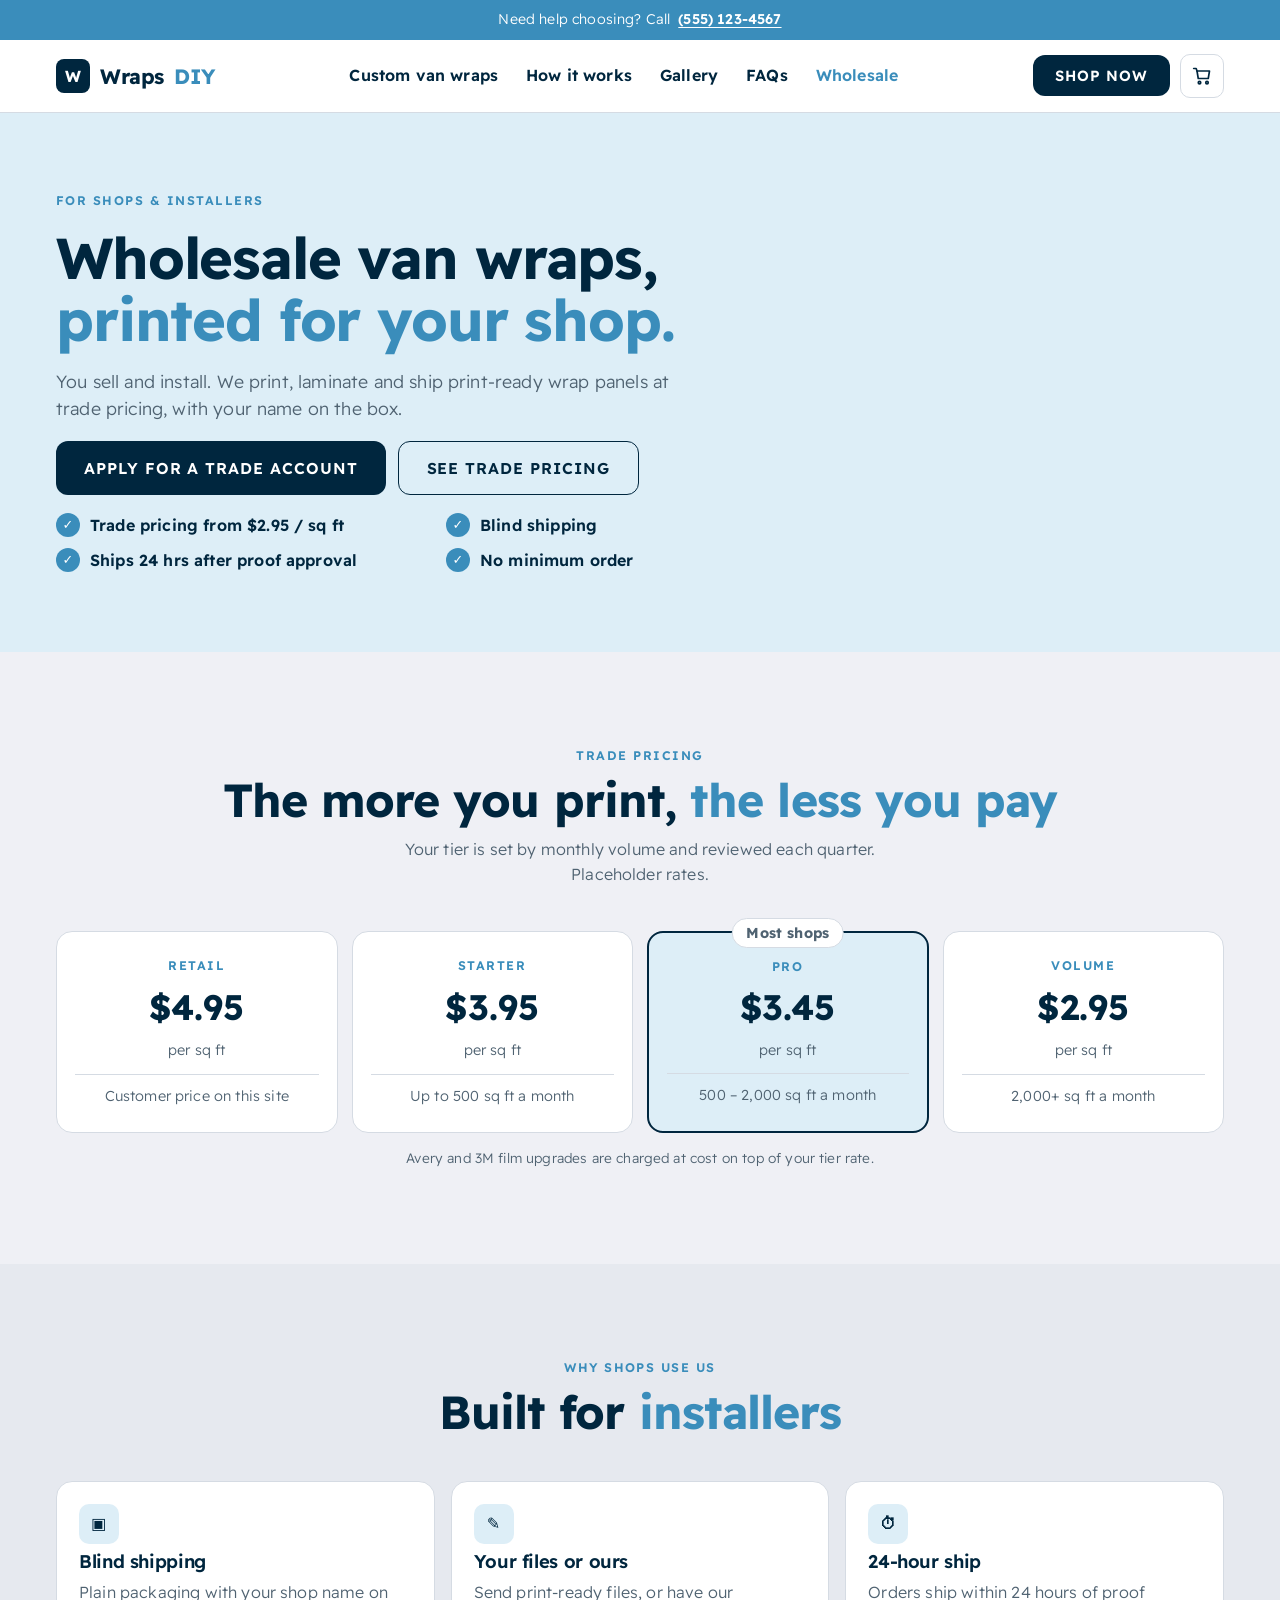
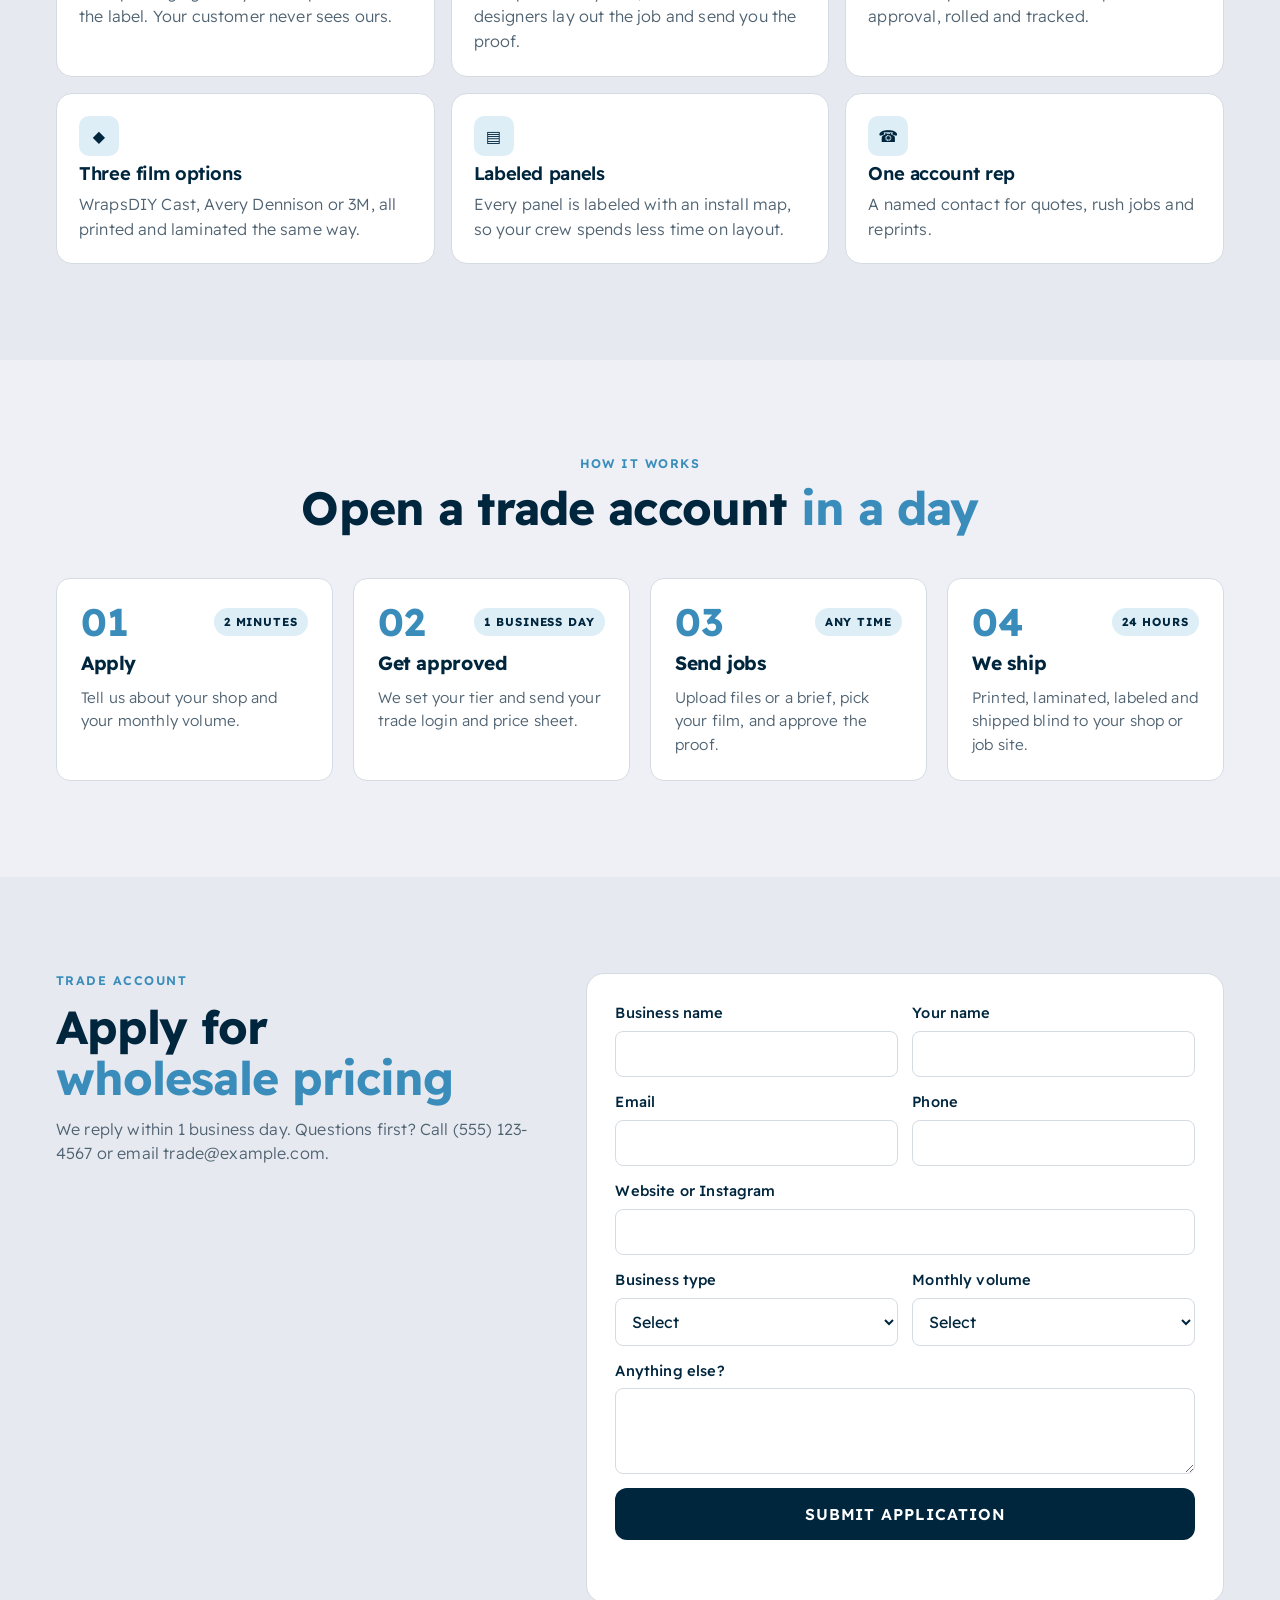
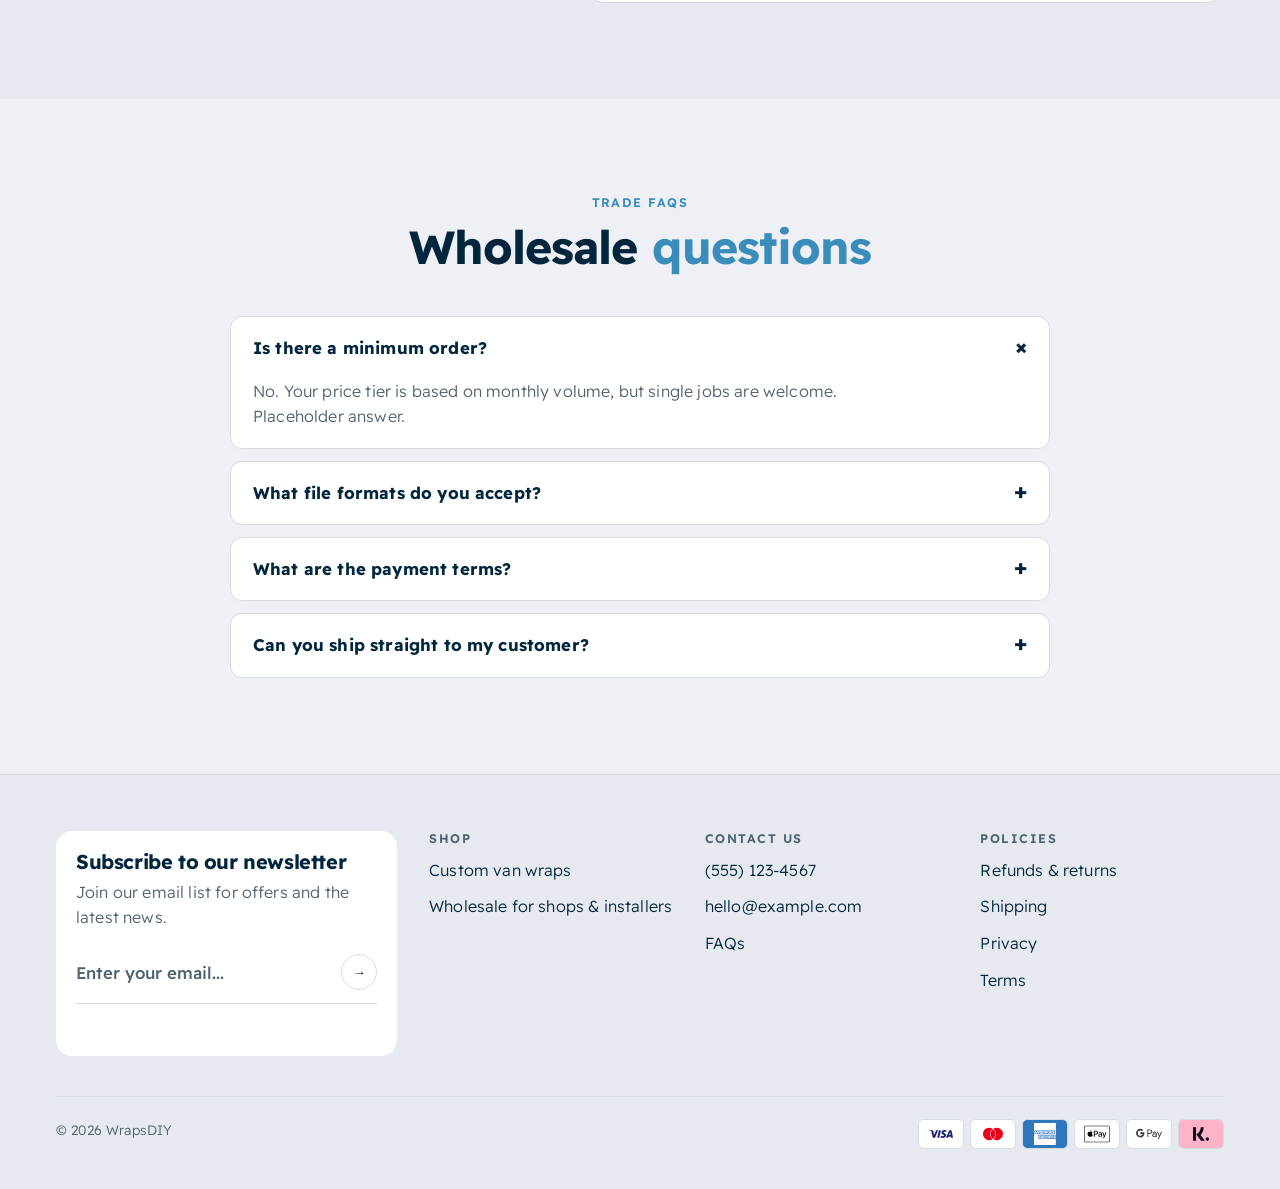
==== pages/wholesale/index.html @ 805042db "Import live site Co-Authored-By: Claude Opus 5.5 <noreply@anthropic.com> Claude-Session: https://cla" ====
<!doctype html>
<html lang="en">
<head>
<meta charset="utf-8">
<meta name="viewport" content="width=device-width, initial-scale=1, viewport-fit=cover">
<title>Wholesale Van Wrap Printing for Shops | WrapsDIY</title>
<link rel="canonical" href="https://neon-kangaroo-f2364e.netlify.app/pages/wholesale/">
<meta name="description" content="Trade pricing on printed, laminated van wraps for wrap shops, sign shops and installers. Blind shipping, your files or ours, ships 24 hours after approval.">
<meta property="og:type" content="website">
<meta property="og:site_name" content="WrapsDIY">
<meta property="og:title" content="Wholesale Van Wrap Printing for Shops | WrapsDIY">
<meta property="og:description" content="Trade pricing on printed, laminated van wraps for wrap shops, sign shops and installers. Blind shipping, your files or ours, ships 24 hours after approval.">
<meta name="twitter:card" content="summary_large_image">
<link rel="preconnect" href="https://fonts.googleapis.com">
<link rel="preconnect" href="https://fonts.gstatic.com" crossorigin>
<link rel="stylesheet" href="https://fonts.googleapis.com/css2?family=Readex+Pro:wght@300;400;500;600;700&display=swap">
<link rel="stylesheet" href="../../assets/styles.css">
</head>
<body>
<div class="util"><div class="wrap">Need help choosing? Call <b>(555) 123-4567</b></div></div>

<header class="nav">
  <div class="wrap">
    <a class="logo" href="../../"><span class="logo-mark">W</span>Wraps<span class="logo-diy">DIY</span></a>
    <ul>
      <li><a href="../../products/custom-van-wrap/">Custom van wraps</a></li>
      <li><a href="../../#how">How it works</a></li>
      <li><a href="../../#gallery">Gallery</a></li>
      <li><a href="../../#faq">FAQs</a></li>
      <li><a href="../../pages/wholesale/" class="nav-ws">Wholesale</a></li>
    </ul>
    <div class="navr">
      <a class="btn desk-cta" href="../../products/custom-van-wrap/">Shop now</a>
      <button class="cartbtn" id="cartBtn" aria-label="Open cart">
        <svg width="20" height="20" viewBox="0 0 24 24" fill="none" stroke="currentColor" stroke-width="2" stroke-linecap="round" stroke-linejoin="round"><path d="M6 6h15l-1.5 9h-12z"/><path d="M6 6 5 3H2"/><circle cx="9" cy="20" r="1.5"/><circle cx="18" cy="20" r="1.5"/></svg>
        <span class="cartcount" id="cartCount" hidden>0</span>
      </button>
      <button class="burger" id="burger" aria-label="Open menu" aria-expanded="false">
        <svg class="ib" width="20" height="20" viewBox="0 0 20 20" fill="none" stroke="currentColor" stroke-width="2"><path d="M2 5h16M2 10h16M2 15h16"/></svg><svg class="ix" width="20" height="20" viewBox="0 0 20 20" fill="none" stroke="currentColor" stroke-width="2"><path d="M4 4l12 12M16 4L4 16"/></svg>
      </button>
    </div>
  </div>
  <nav class="mobile-menu" id="mobileMenu" hidden>
    <div class="wrap">
      <a class="item" href="../../products/custom-van-wrap/">Custom van wraps <span>from $237.60</span></a>
      <a class="item" href="../../#how">How it works <span>→</span></a>
      <a class="item" href="../../#reviews">Reviews <span>→</span></a>
      <a class="item" href="../../#gallery">Gallery <span>→</span></a>
      <a class="item" href="../../#faq">FAQs <span>→</span></a>
      <a class="item" href="../../pages/wholesale/">Wholesale <span>Shops &amp; installers</span></a>
    </div>
  </nav>
</header>

<main id="top">
<div id="wholesaleView">
  <section class="ws-hero" id="wholesale">
    <div class="wrap">
      <div class="ws-hero-copy">
        <span class="eyebrow">For shops &amp; installers</span>
        <h1>Wholesale van wraps, <span>printed for your shop.</span></h1>
        <p>You sell and install. We print, laminate and ship print-ready wrap panels at trade pricing, with your name on the box.</p>
        <div class="ws-actions">
          <a class="btn" href="#wsApply">Apply for a trade account</a>
          <a class="btn btn-ghost" href="#wsPricing">See trade pricing</a>
        </div>
        <ul class="ticks">
          <li>Trade pricing from $2.95 / sq ft</li>
          <li>Blind shipping</li>
          <li>Ships 24 hrs after proof approval</li>
          <li>No minimum order</li>
        </ul>
      </div>
    </div>
  </section>

  <section id="wsPricing">
    <div class="wrap">
      <div class="head">
        <span class="eyebrow">Trade pricing</span>
        <h2>The more you print, <em>the less you pay</em></h2>
        <p>Your tier is set by monthly volume and reviewed each quarter. Placeholder rates.</p>
      </div>
      <div class="ws-tiers">
        <div class="tier"><small>Retail</small><b>$4.95</b><span>per sq ft</span><p>Customer price on this site</p></div>
        <div class="tier"><small>Starter</small><b>$3.95</b><span>per sq ft</span><p>Up to 500 sq ft a month</p></div>
        <div class="tier pop"><span class="fbadge">Most shops</span><small>Pro</small><b>$3.45</b><span>per sq ft</span><p>500 – 2,000 sq ft a month</p></div>
        <div class="tier"><small>Volume</small><b>$2.95</b><span>per sq ft</span><p>2,000+ sq ft a month</p></div>
      </div>
      <p class="compare-note">Avery and 3M film upgrades are charged at cost on top of your tier rate.</p>
    </div>
  </section>

  <section class="band-alt">
    <div class="wrap">
      <div class="head">
        <span class="eyebrow">Why shops use us</span>
        <h2>Built for <em>installers</em></h2>
      </div>
      <div class="ws-grid">
        <div class="ws-card"><span class="ico">▣</span><h3>Blind shipping</h3><p>Plain packaging with your shop name on the label. Your customer never sees ours.</p></div>
        <div class="ws-card"><span class="ico">✎</span><h3>Your files or ours</h3><p>Send print-ready files, or have our designers lay out the job and send you the proof.</p></div>
        <div class="ws-card"><span class="ico">⏱</span><h3>24-hour ship</h3><p>Orders ship within 24 hours of proof approval, rolled and tracked.</p></div>
        <div class="ws-card"><span class="ico">◆</span><h3>Three film options</h3><p>WrapsDIY Cast, Avery Dennison or 3M, all printed and laminated the same way.</p></div>
        <div class="ws-card"><span class="ico">▤</span><h3>Labeled panels</h3><p>Every panel is labeled with an install map, so your crew spends less time on layout.</p></div>
        <div class="ws-card"><span class="ico">☎</span><h3>One account rep</h3><p>A named contact for quotes, rush jobs and reprints.</p></div>
      </div>
    </div>
  </section>

  <section>
    <div class="wrap">
      <div class="head">
        <span class="eyebrow">How it works</span>
        <h2>Open a trade account <em>in a day</em></h2>
      </div>
      <div class="steps">
        <div class="step"><div class="step-top"><span class="step-num">01</span><span class="pill">2 MINUTES</span></div><h3>Apply</h3><p>Tell us about your shop and your monthly volume.</p></div>
        <div class="step"><div class="step-top"><span class="step-num">02</span><span class="pill">1 BUSINESS DAY</span></div><h3>Get approved</h3><p>We set your tier and send your trade login and price sheet.</p></div>
        <div class="step"><div class="step-top"><span class="step-num">03</span><span class="pill">ANY TIME</span></div><h3>Send jobs</h3><p>Upload files or a brief, pick your film, and approve the proof.</p></div>
        <div class="step"><div class="step-top"><span class="step-num">04</span><span class="pill">24 HOURS</span></div><h3>We ship</h3><p>Printed, laminated, labeled and shipped blind to your shop or job site.</p></div>
      </div>
    </div>
  </section>

  <section class="band-alt" id="wsApply">
    <div class="wrap">
      <div class="ws-apply">
        <div class="ws-apply-copy">
          <span class="eyebrow">Trade account</span>
          <h2>Apply for <em>wholesale pricing</em></h2>
          <p>We reply within 1 business day. Questions first? Call (555) 123-4567 or email trade@example.com.</p>
        </div>
        <form class="ws-form" id="wsForm">
          <label for="wsBiz">Business name<input id="wsBiz" type="text" required></label>
          <label for="wsName">Your name<input id="wsName" type="text" required></label>
          <label for="wsEmail">Email<input id="wsEmail" type="email" required></label>
          <label for="wsPhone">Phone<input id="wsPhone" type="tel"></label>
          <label for="wsSite" class="full">Website or Instagram<input id="wsSite" type="text"></label>
          <label for="wsType">Business type<select id="wsType" required><option value="">Select</option><option>Wrap shop</option><option>Sign shop</option><option>Independent installer</option><option>Print shop</option><option>Fleet or dealer</option></select></label>
          <label for="wsVol">Monthly volume<select id="wsVol" required><option value="">Select</option><option>Under 500 sq ft</option><option>500 – 2,000 sq ft</option><option>2,000+ sq ft</option><option>Not sure yet</option></select></label>
          <label for="wsMsg" class="full">Anything else?<textarea id="wsMsg" rows="3"></textarea></label>
          <button class="btn full" type="submit">Submit application</button>
          <p class="ws-msg full" id="wsMsgOut" aria-live="polite"></p>
        </form>
      </div>
    </div>
  </section>

  <section id="wsFaq">
    <div class="wrap">
      <div class="head"><span class="eyebrow">Trade FAQs</span><h2>Wholesale <em>questions</em></h2></div>
      <div class="faq">
        <details open><summary>Is there a minimum order?</summary><div class="ans">No. Your price tier is based on monthly volume, but single jobs are welcome. Placeholder answer.</div></details>
        <details><summary>What file formats do you accept?</summary><div class="ans">Print-ready PDF, AI or EPS with fonts outlined and images at 100 dpi at full size. We check every file before printing. Placeholder answer.</div></details>
        <details><summary>What are the payment terms?</summary><div class="ans">Card at checkout to start. Net 30 terms are available after three months of orders. Placeholder answer.</div></details>
        <details><summary>Can you ship straight to my customer?</summary><div class="ans">Yes. Blind shipping goes to your shop or the job site with your business name on the label.</div></details>
      </div>
    </div>
  </section>
</div>


</main>

<footer>
  <div class="wrap">
    <div class="fgrid">
      <div class="fnews">
        <h3>Subscribe to our newsletter</h3>
        <p>Join our email list for offers and the latest news.</p>
        <form class="news" id="news"><input id="email" aria-label="Email address" type="email" placeholder="Enter your email..." required><button class="nbtn" type="submit" aria-label="Subscribe">→</button></form>
        <p class="news-msg" id="newsMsg" aria-live="polite"></p>
      </div>
      <div><h4>Shop</h4><ul><li><a href="../../products/custom-van-wrap/">Custom van wraps</a></li><li><a href="../../pages/wholesale/">Wholesale for shops &amp; installers</a></li></ul></div>
      <div><h4>Contact us</h4><ul><li>(555) 123-4567</li><li>hello@example.com</li><li><a href="../../#faq">FAQs</a></li></ul></div>
      <div><h4>Policies</h4><ul><li><a href="#top">Refunds & returns</a></li><li><a href="#top">Shipping</a></li><li><a href="#top">Privacy</a></li><li><a href="#top">Terms</a></li></ul></div>
    </div>
    <div class="fbottom">
      <span>© 2026 WrapsDIY</span>
      <div class="pay" aria-label="Payment methods we accept"><svg class="pm" viewBox="0 0 46 30" role="img" aria-label="Visa"><title>Visa</title><rect x=".5" y=".5" width="45" height="29" rx="5" fill="#ffffff" stroke="#d5dbe3"/><path transform="translate(11.0 3.0) scale(1.000)" fill="#1A1F71" d="M9.112 8.262L5.97 15.758H3.92L2.374 9.775c-.094-.368-.175-.503-.461-.658C1.447 8.864.677 8.627 0 8.479l.046-.217h3.3a.904.904 0 01.894.764l.817 4.338 2.018-5.102zm8.033 5.049c.008-1.979-2.736-2.088-2.717-2.972.006-.269.262-.555.822-.628a3.66 3.66 0 011.913.336l.34-1.59a5.207 5.207 0 00-1.814-.333c-1.917 0-3.266 1.02-3.278 2.479-.012 1.079.963 1.68 1.698 2.04.756.367 1.01.603 1.006.931-.005.504-.602.725-1.16.734-.975.015-1.54-.263-1.992-.473l-.351 1.642c.453.208 1.289.39 2.156.398 2.037 0 3.37-1.006 3.377-2.564m5.061 2.447H24l-1.565-7.496h-1.656a.883.883 0 00-.826.55l-2.909 6.946h2.036l.405-1.12h2.488zm-2.163-2.656l1.02-2.815.588 2.815zm-8.16-4.84l-1.603 7.496H8.34l1.605-7.496z"/></svg><svg class="pm" viewBox="0 0 46 30" role="img" aria-label="Mastercard"><title>Mastercard</title><rect x=".5" y=".5" width="45" height="29" rx="5" fill="#ffffff" stroke="#d5dbe3"/><path transform="translate(13.0 5.0) scale(0.833)" fill="#EB001B" d="M11.343 18.031c.058.049.12.098.181.146-1.177.783-2.59 1.238-4.107 1.238C3.32 19.416 0 16.096 0 12c0-4.095 3.32-7.416 7.416-7.416 1.518 0 2.931.456 4.105 1.238-.06.051-.12.098-.165.15C9.6 7.489 8.595 9.688 8.595 12c0 2.311 1.001 4.51 2.748 6.031zm5.241-13.447c-1.52 0-2.931.456-4.105 1.238.06.051.12.098.165.15C14.4 7.489 15.405 9.688 15.405 12c0 2.31-1.001 4.507-2.748 6.031-.058.049-.12.098-.181.146 1.177.783 2.588 1.238 4.107 1.238C20.68 19.416 24 16.096 24 12c0-4.094-3.32-7.416-7.416-7.416zM12 6.174c-.096.075-.189.15-.28.231C10.156 7.764 9.169 9.765 9.169 12c0 2.236.987 4.236 2.551 5.595.09.08.185.158.28.232.096-.074.189-.152.28-.232 1.563-1.359 2.551-3.359 2.551-5.595 0-2.235-.987-4.236-2.551-5.595-.09-.08-.184-.156-.28-.231z"/></svg><svg class="pm" viewBox="0 0 46 30" role="img" aria-label="American Express"><title>American Express</title><rect x=".5" y=".5" width="45" height="29" rx="5" fill="#2E77BC" stroke="#d5dbe3"/><path transform="translate(12.0 4.0) scale(0.917)" fill="#ffffff" d="M16.015 14.378c0-.32-.135-.496-.344-.622-.21-.12-.464-.135-.81-.135h-1.543v2.82h.675v-1.027h.72c.24 0 .39.024.478.125.12.13.104.38.104.55v.35h.66v-.555c-.002-.25-.017-.376-.108-.516-.06-.08-.18-.18-.33-.234l.02-.008c.18-.072.48-.297.48-.747zm-.87.407l-.028-.002c-.09.053-.195.058-.33.058h-.81v-.63h.824c.12 0 .24 0 .33.05.098.048.156.147.15.255 0 .12-.045.215-.134.27zM20.297 15.837H19v.6h1.304c.676 0 1.05-.278 1.05-.884 0-.28-.066-.448-.187-.582-.153-.133-.392-.193-.73-.207l-.376-.015c-.104 0-.18 0-.255-.03-.09-.03-.15-.105-.15-.21 0-.09.017-.166.09-.21.083-.046.177-.066.272-.06h1.23v-.602h-1.35c-.704 0-.958.437-.958.84 0 .9.776.855 1.407.87.104 0 .18.015.225.06.046.03.082.106.082.18 0 .077-.035.15-.08.18-.06.053-.15.07-.277.07zM0 0v10.096L.81 8.22h1.75l.225.464V8.22h2.043l.45 1.02.437-1.013h6.502c.295 0 .56.057.756.236v-.23h1.787v.23c.307-.17.686-.23 1.12-.23h2.606l.24.466v-.466h1.918l.254.465v-.466h1.858v3.948H20.87l-.36-.6v.585h-2.353l-.256-.63h-.583l-.27.614h-1.213c-.48 0-.84-.104-1.08-.24v.24h-2.89v-.884c0-.12-.03-.12-.105-.135h-.105v1.036H6.067v-.48l-.21.48H4.69l-.202-.48v.465H2.235l-.256-.624H1.4l-.256.624H0V24h23.786v-7.108c-.27.135-.613.18-.973.18H21.09v-.255c-.21.165-.57.255-.914.255H14.71v-.9c0-.12-.018-.12-.12-.12h-.075v1.022h-1.8v-1.066c-.298.136-.643.15-.928.136h-.214v.915h-2.18l-.54-.617-.57.6H4.742v-3.93h3.61l.518.602.554-.6h2.412c.28 0 .74.03.942.225v-.24h2.177c.202 0 .644.045.903.225v-.24h3.265v.24c.163-.164.508-.24.803-.24h1.89v.24c.194-.15.464-.24.84-.24h1.176V0H0zM21.156 14.955c.004.005.006.012.01.016.01.01.024.01.032.02l-.042-.035zM23.828 13.082h.065v.555h-.065zM23.865 15.03v-.005c-.03-.025-.046-.048-.075-.07-.15-.153-.39-.215-.764-.225l-.36-.012c-.12 0-.194-.007-.27-.03-.09-.03-.15-.105-.15-.21 0-.09.03-.16.09-.204.076-.045.15-.05.27-.05h1.223v-.588h-1.283c-.69 0-.96.437-.96.84 0 .9.78.855 1.41.87.104 0 .18.015.224.06.046.03.076.106.076.18 0 .07-.034.138-.09.18-.045.056-.136.07-.27.07h-1.288v.605h1.287c.42 0 .734-.118.9-.36h.03c.09-.134.135-.3.135-.523 0-.24-.045-.39-.135-.526zM18.597 14.208v-.583h-2.235V16.458h2.235v-.585h-1.57v-.57h1.533v-.584h-1.532v-.51M13.51 8.787h.685V11.6h-.684zM13.126 9.543l-.007.006c0-.314-.13-.5-.34-.624-.217-.125-.47-.135-.81-.135H10.43v2.82h.674v-1.034h.72c.24 0 .39.03.487.12.122.136.107.378.107.548v.354h.677v-.553c0-.25-.016-.375-.11-.516-.09-.107-.202-.19-.33-.237.172-.07.472-.3.472-.75zm-.855.396h-.015c-.09.054-.195.056-.33.056H11.1v-.623h.825c.12 0 .24.004.33.05.09.04.15.128.15.25s-.047.22-.134.266zM15.92 9.373h.632v-.6h-.644c-.464 0-.804.105-1.02.33-.286.3-.362.69-.362 1.11 0 .512.123.833.36 1.074.232.238.645.31.97.31h.78l.255-.627h1.39l.262.627h1.36v-2.11l1.272 2.11h.95l.002.002V8.786h-.684v1.963l-1.18-1.96h-1.02V11.4L18.11 8.744h-1.004l-.943 2.22h-.3c-.177 0-.362-.03-.468-.134-.125-.15-.186-.36-.186-.662 0-.285.08-.51.194-.63.133-.135.272-.165.516-.165zm1.668-.108l.464 1.118v.002h-.93l.466-1.12zM2.38 10.97l.254.628H4V9.393l.972 2.205h.584l.973-2.202.015 2.202h.69v-2.81H6.118l-.807 1.904-.876-1.905H3.343v2.663L2.205 8.787h-.997L.01 11.597h.72l.26-.626h1.39zm-.688-1.705l.46 1.118-.003.002h-.915l.457-1.12zM11.856 13.62H9.714l-.85.923-.825-.922H5.346v2.82H8l.855-.932.824.93h1.302v-.94h.838c.6 0 1.17-.164 1.17-.945l-.006-.003c0-.78-.598-.93-1.128-.93zM7.67 15.853l-.014-.002H6.02v-.557h1.47v-.574H6.02v-.51H7.7l.733.82-.764.824zm2.642.33l-1.03-1.147 1.03-1.108v2.253zm1.553-1.258h-.885v-.717h.885c.24 0 .42.098.42.344 0 .243-.15.372-.42.372zM9.967 9.373v-.586H7.73V11.6h2.237v-.58H8.4v-.564h1.527V9.88H8.4v-.507"/></svg><svg class="pm" viewBox="0 0 46 30" role="img" aria-label="Apple Pay"><title>Apple Pay</title><rect x=".5" y=".5" width="45" height="29" rx="5" fill="#ffffff" stroke="#d5dbe3"/><path transform="translate(10.0 2.0) scale(1.083)" fill="#000000" d="M2.15 4.318a42.16 42.16 0 0 0-.454.003c-.15.005-.303.013-.452.04a1.44 1.44 0 0 0-1.06.772c-.07.138-.114.278-.14.43-.028.148-.037.3-.04.45A10.2 10.2 0 0 0 0 6.222v11.557c0 .07.002.138.003.207.004.15.013.303.04.452.027.15.072.291.142.429a1.436 1.436 0 0 0 .63.63c.138.07.278.115.43.142.148.027.3.036.45.04l.208.003h20.194l.207-.003c.15-.004.303-.013.452-.04.15-.027.291-.071.428-.141a1.432 1.432 0 0 0 .631-.631c.07-.138.115-.278.141-.43.027-.148.036-.3.04-.45.002-.07.003-.138.003-.208l.001-.246V6.221c0-.07-.002-.138-.004-.207a2.995 2.995 0 0 0-.04-.452 1.446 1.446 0 0 0-1.2-1.201 3.022 3.022 0 0 0-.452-.04 10.448 10.448 0 0 0-.453-.003zm0 .512h19.942c.066 0 .131.002.197.003.115.004.25.01.375.032.109.02.2.05.287.094a.927.927 0 0 1 .407.407.997.997 0 0 1 .094.288c.022.123.028.258.031.374.002.065.003.13.003.197v11.552c0 .065 0 .13-.003.196-.003.115-.009.25-.032.375a.927.927 0 0 1-.5.693 1.002 1.002 0 0 1-.286.094 2.598 2.598 0 0 1-.373.032l-.2.003H1.906c-.066 0-.133-.002-.196-.003a2.61 2.61 0 0 1-.375-.032c-.109-.02-.2-.05-.288-.094a.918.918 0 0 1-.406-.407 1.006 1.006 0 0 1-.094-.288 2.531 2.531 0 0 1-.032-.373 9.588 9.588 0 0 1-.002-.197V6.224c0-.065 0-.131.002-.197.004-.114.01-.248.032-.375.02-.108.05-.199.094-.287a.925.925 0 0 1 .407-.406 1.03 1.03 0 0 1 .287-.094c.125-.022.26-.029.375-.032.065-.002.131-.002.196-.003zm4.71 3.7c-.3.016-.668.199-.88.456-.191.22-.36.58-.316.918.338.03.675-.169.888-.418.205-.258.345-.603.308-.955zm2.207.42v5.493h.852v-1.877h1.18c1.078 0 1.835-.739 1.835-1.812 0-1.07-.742-1.805-1.808-1.805zm.852.719h.982c.739 0 1.161.396 1.161 1.089 0 .692-.422 1.092-1.164 1.092h-.979zm-3.154.3c-.45.01-.83.28-1.05.28-.235 0-.593-.264-.981-.257a1.446 1.446 0 0 0-1.23.747c-.527.908-.139 2.255.374 2.995.249.366.549.769.944.754.373-.014.52-.242.973-.242.454 0 .586.242.98.235.41-.007.667-.366.915-.733.286-.417.403-.82.41-.841-.007-.008-.79-.308-.797-1.209-.008-.754.615-1.113.644-1.135-.352-.52-.9-.578-1.09-.593a1.123 1.123 0 0 0-.092-.002zm8.204.397c-.99 0-1.606.533-1.652 1.256h.777c.072-.358.369-.586.845-.586.502 0 .803.266.803.711v.309l-1.097.064c-.951.054-1.488.484-1.488 1.184 0 .72.548 1.207 1.332 1.207.526 0 1.032-.281 1.264-.727h.019v.659h.788v-2.76c0-.803-.62-1.317-1.591-1.317zm1.94.072l1.446 4.009c0 .003-.073.24-.073.247-.125.41-.33.571-.711.571-.069 0-.206 0-.267-.015v.666c.06.011.267.019.335.019.83 0 1.226-.312 1.568-1.283l1.5-4.214h-.868l-1.012 3.259h-.015l-1.013-3.26zm-1.167 2.189v.316c0 .521-.45.917-1.024.917-.442 0-.731-.228-.731-.579 0-.342.278-.56.769-.593z"/></svg><svg class="pm" viewBox="0 0 46 30" role="img" aria-label="Google Pay"><title>Google Pay</title><rect x=".5" y=".5" width="45" height="29" rx="5" fill="#ffffff" stroke="#d5dbe3"/><path transform="translate(10.0 2.0) scale(1.083)" fill="#3C4043" d="M3.963 7.235A3.963 3.963 0 00.422 9.419a3.963 3.963 0 000 3.559 3.963 3.963 0 003.541 2.184c1.07 0 1.97-.352 2.627-.957.748-.69 1.18-1.71 1.18-2.916a4.722 4.722 0 00-.07-.806H3.964v1.526h2.14a1.835 1.835 0 01-.79 1.205c-.356.241-.814.379-1.35.379-1.034 0-1.911-.697-2.225-1.636a2.375 2.375 0 010-1.517c.314-.94 1.191-1.636 2.225-1.636a2.152 2.152 0 011.52.594l1.132-1.13a3.808 3.808 0 00-2.652-1.033zm6.501.55v6.9h.886V11.89h1.465c.603 0 1.11-.196 1.522-.588a1.911 1.911 0 00.635-1.464 1.92 1.92 0 00-.635-1.456 2.125 2.125 0 00-1.522-.598zm2.427.85a1.156 1.156 0 01.823.365 1.176 1.176 0 010 1.686 1.171 1.171 0 01-.877.357H11.35V8.635h1.487a1.156 1.156 0 01.054 0zm4.124 1.175c-.842 0-1.477.308-1.907.925l.781.491c.288-.417.68-.626 1.175-.626a1.255 1.255 0 01.856.323 1.009 1.009 0 01.366.785v.202c-.34-.193-.774-.289-1.3-.289-.617 0-1.11.145-1.479.434-.37.288-.554.677-.554 1.165a1.476 1.476 0 00.525 1.156c.35.308.785.463 1.305.463.61 0 1.098-.27 1.465-.81h.038v.655h.848v-2.909c0-.61-.19-1.09-.568-1.44-.38-.35-.896-.525-1.551-.525zm2.263.154l1.946 4.422-1.098 2.38h.915L24 9.963h-.965l-1.368 3.391h-.02l-1.406-3.39zm-2.146 2.368c.494 0 .88.11 1.156.33 0 .372-.147.696-.44.973a1.413 1.413 0 01-.997.414 1.081 1.081 0 01-.69-.232.708.708 0 01-.293-.578c0-.257.12-.47.363-.647.24-.173.54-.26.9-.26Z"/></svg><svg class="pm" viewBox="0 0 46 30" role="img" aria-label="Klarna"><title>Klarna</title><rect x=".5" y=".5" width="45" height="29" rx="5" fill="#FFB3C7" stroke="#d5dbe3"/><path transform="translate(15.0 7.0) scale(0.667)" fill="#0B051D" d="M4.592 2v20H0V2h4.592zm11.46 0c0 4.194-1.583 8.105-4.415 11.068l-.278.283L17.702 22h-5.668l-6.893-9.4 1.779-1.332c2.858-2.14 4.535-5.378 4.637-8.924L11.562 2h4.49zM21.5 17a2.5 2.5 0 110 5 2.5 2.5 0 010-5z"/></svg></div>
    </div>
  </div>
</footer>


<div class="scrim" id="scrim" hidden></div>
<aside class="drawer" id="drawer" aria-label="Your cart" hidden>
  <div class="dhead"><h2>Your cart</h2><button class="dclose" id="dclose" aria-label="Close cart">✕</button></div>
  <div class="citems" id="citems"></div>
  <div class="ctotal"><span>Subtotal</span><span id="ctotal">$0.00</span></div>
  <button class="btn" id="checkout">Checkout</button>
  <p class="cmsg" id="cmsg" aria-live="polite"></p>
</aside>
<script>
var $ = function(id){ return document.getElementById(id); };
function fmt(n){ return "$" + n.toLocaleString("en-US", {minimumFractionDigits:2, maximumFractionDigits:2}); }
// Placeholder van illustration (generic side profile)
function van(color, label, opts){
  opts = opts || {};
  var bg = opts.bg || "transparent";
  if (opts.car) {
    return '<svg viewBox="0 0 400 220" xmlns="http://www.w3.org/2000/svg" role="img" aria-label="Placeholder car with door sign">'
      + '<rect width="400" height="220" fill="'+bg+'"/>'
      + '<path d="M40 150 L60 110 Q70 92 95 90 L150 88 L190 60 Q200 54 215 54 L290 54 Q305 54 315 66 L340 100 Q365 104 368 125 L370 150 Z" fill="#e9eef2" stroke="#9fb0bd" stroke-width="2"/>'
      + '<path d="M198 66 L224 66 L224 98 L170 98 Z M232 66 L290 66 Q300 66 306 74 L326 98 L232 98 Z" fill="#9fc3db"/>'
      + '<rect x="150" y="106" width="120" height="38" rx="6" fill="'+color+'"/>'
      + '<text x="210" y="131" font-family="Archivo,Arial" font-weight="800" font-size="15" fill="#fff" text-anchor="middle">'+label+'</text>'
      + '<circle cx="110" cy="152" r="26" fill="#22303b"/><circle cx="110" cy="152" r="11" fill="#c5d0d8"/>'
      + '<circle cx="310" cy="152" r="26" fill="#22303b"/><circle cx="310" cy="152" r="11" fill="#c5d0d8"/></svg>';
  }
  var long = opts.long ? 1 : 0, w = long ? 360 : 300, x0 = (400 - w) / 2;
  var body = opts.wrap ? color : "#eef2f5", panel = opts.wrap ? "rgba(255,255,255,.16)" : color;
  return '<svg viewBox="0 0 400 220" xmlns="http://www.w3.org/2000/svg" role="img" aria-label="Placeholder van with side sign">'
    + '<rect width="400" height="220" fill="'+bg+'"/>'
    + '<path d="M'+x0+' 165 L'+x0+' 50 Q'+x0+' 38 '+(x0+12)+' 38 L'+(x0+w-70)+' 38 Q'+(x0+w-55)+' 38 '+(x0+w-45)+' 52 L'+(x0+w-8)+' 105 Q'+(x0+w)+' 115 '+(x0+w)+' 128 L'+(x0+w)+' 165 Z" fill="'+body+'" stroke="#9fb0bd" stroke-width="2"/>'
    + '<path d="M'+(x0+w-62)+' 50 L'+(x0+w-46)+' 50 L'+(x0+w-14)+' 100 L'+(x0+w-62)+' 100 Z" fill="#9fc3db"/>'
    + (opts.wrap ? '<path d="M'+x0+' 150 Q'+(x0+w*0.45)+' 120 '+(x0+w)+' 140 L'+(x0+w)+' 165 L'+x0+' 165 Z" fill="#ffffff" fill-opacity=".22"/>' : '')
    + '<rect x="'+(x0+16)+'" y="60" width="'+(w-96)+'" height="78" rx="8" fill="'+panel+'"/>'
    + '<text x="'+(x0+16+(w-96)/2)+'" y="96" font-family="Archivo,Arial" font-weight="900" font-size="20" fill="#fff" text-anchor="middle">'+label+'</text>'
    + '<text x="'+(x0+16+(w-96)/2)+'" y="120" font-family="Figtree,Arial" font-weight="600" font-size="12" fill="#fff" fill-opacity=".85" text-anchor="middle">(555) 123-4567 · yourbrand.com</text>'
    + '<circle cx="'+(x0+58)+'" cy="166" r="24" fill="#22303b"/><circle cx="'+(x0+58)+'" cy="166" r="10" fill="#c5d0d8"/>'
    + '<circle cx="'+(x0+w-58)+'" cy="166" r="24" fill="#22303b"/><circle cx="'+(x0+w-58)+'" cy="166" r="10" fill="#c5d0d8"/></svg>';
}
// Mobile menu
var burger = document.getElementById("burger"), menu = document.getElementById("mobileMenu");
burger.addEventListener("click", function(){
  menu.hidden = !menu.hidden;
  burger.setAttribute("aria-expanded", String(!menu.hidden));
});
menu.addEventListener("click", function(e){ if (e.target.closest("a")) { menu.hidden = true; burger.setAttribute("aria-expanded","false"); }});

// Cart
var cart = [];
try { cart = JSON.parse(localStorage.getItem("wrapsdiy-cart") || "[]"); } catch (e) { cart = []; }
function saveCart(){ try { localStorage.setItem("wrapsdiy-cart", JSON.stringify(cart)); } catch (e) {} }
function renderCart(){
  var n = cart.length;
  $("cartCount").hidden = n === 0; $("cartCount").textContent = n;
  $("citems").innerHTML = n ? cart.map(function(it,i){
    return '<div class="citem"><div class="th">'+it.img+'</div><div><b>'+it.title+'</b><small>'+it.detail+'</small><button class="rm" data-i="'+i+'">Remove</button></div><span class="cp">'+fmt(it.price)+'</span></div>';
  }).join("") : '<p class="cempty">Your cart is empty.</p>';
  $("citems").querySelectorAll(".rm").forEach(function(b){ b.addEventListener("click", function(){ cart.splice(+b.dataset.i, 1); renderCart(); }); });
  $("ctotal").textContent = fmt(cart.reduce(function(a,it){ return a + it.price; }, 0));
  $("checkout").disabled = n === 0;
  $("cmsg").textContent = "";
  saveCart();
}
function openCart(){ $("drawer").hidden = false; $("scrim").hidden = false; $("dclose").focus(); }
function closeCart(){ $("drawer").hidden = true; $("scrim").hidden = true; }
$("cartBtn").addEventListener("click", openCart);
$("dclose").addEventListener("click", closeCart);
$("scrim").addEventListener("click", closeCart);
document.addEventListener("keydown", function(e){ if (e.key === "Escape") closeCart(); });
$("checkout").addEventListener("click", function(){ $("cmsg").textContent = "Demo store: checkout is not connected."; });
if ($("atcBtn")) $("atcBtn").addEventListener("click", function(){
  var s = SIDES.filter(function(x){return x.id===pv.side;})[0];
  var mt = MATS.filter(function(x){return x.id===pv.mat;})[0];
  cart.push({title:"Custom van wrap", detail: pv.make+" "+pv.model+" · "+pv.year+" · "+pv.wb+" · "+s.name+" · "+mt.name, price: sidePrice(pv.side) + matAdd(pv.mat), img: van("#0f5f8f","LOGO",{long:size()==="l",wrap:true})});
  if ($("bonnet").checked) cart.push({title:"Pro install toolkit", detail:"Add-on, 20% off", price:39.99, img:'<svg viewBox="0 0 64 64"><circle cx="32" cy="32" r="22" fill="#0d4a73"/><text x="32" y="37" font-family="Archivo,Arial" font-weight="900" font-size="13" fill="#ffc629" text-anchor="middle">LOGO</text></svg>'});
  renderCart(); openCart();
});
renderCart();

// Wholesale application (demo only)
$("wsForm").addEventListener("submit", function(e){
  e.preventDefault();
  $("wsMsgOut").textContent = "Thanks, " + ($("wsName").value || "there") + ". This is a demo form, so nothing was sent.";
  e.target.reset();
});

// Newsletter (demo only)
document.getElementById("news").addEventListener("submit", function(e){
  e.preventDefault();
  document.getElementById("newsMsg").textContent = "Thanks. This is a demo form, so nothing was sent.";
  e.target.reset();
});

</script>
</body>
</html>
---- assets/styles.css ----
/* Layout: navy utility bar + sticky nav, split hero, alternating light/navy bands, centered section heads, 1200px max container */
:root{
  --navy:#00263e; --navy-2:#00263e; --blue:#3a8dbb; --accent:#00263e; --accent-ink:#ffffff;
  --bg:#eff0f5; --bg-alt:#e6e9ef; --panel:#ddeef7; --card:#ffffff; --fg:#00263e; --muted:#4f6271; --line:#d5dbe3;
  --on-navy:#00263e; --on-navy-muted:#4f6271; --good:#2fa85a; --star:#f4b324; --bad:#e04848;
  color-scheme:light;
  --display:"Readex Pro",system-ui,-apple-system,"Segoe UI",Roboto,sans-serif;
  --body:"Readex Pro",system-ui,-apple-system,"Segoe UI",Roboto,sans-serif;
  --radius:14px; --max:1200px;
}

*{box-sizing:border-box}
html{scroll-behavior:smooth}
@media (prefers-reduced-motion:reduce){html{scroll-behavior:auto}*{animation:none!important;transition:none!important}}
body{background:var(--bg);color:var(--fg);font-family:var(--body);font-size:16px;line-height:1.55;overflow-x:hidden}
body::before{content:"";position:fixed;inset:0 0 auto;height:env(safe-area-inset-top,0px);z-index:60;background:var(--bg)}
h1,h2,h3{font-family:var(--display);line-height:1.08;margin:0;text-wrap:balance;letter-spacing:-.01em}
h2{font-size:clamp(1.9rem,4vw,2.9rem);font-weight:800}
h2 em{font-style:normal;color:var(--accent);background:var(--navy);padding:0 .25em;border-radius:6px}
.band-navy h2 em{background:var(--accent);color:var(--accent-ink)}
p{margin:0}
a{color:inherit}
:focus-visible{outline:3px solid var(--accent);outline-offset:2px}
.wrap{max-width:var(--max);margin:0 auto;padding-left:max(16px,env(safe-area-inset-left,0px));padding-right:max(16px,env(safe-area-inset-right,0px))}
section{padding-block:clamp(56px,8vw,96px)}
.head{display:grid;gap:12px;text-align:center;justify-items:center;margin-bottom:44px}
.head p{color:var(--muted);max-width:52ch}
.eyebrow{font:700 .78rem var(--body);letter-spacing:.12em;text-transform:uppercase;color:var(--muted)}
.band-alt{background:var(--bg-alt)}
.band-navy{background:var(--panel);color:var(--fg)}
.band-navy .head p,.band-navy .eyebrow{color:var(--on-navy-muted)}

.btn{display:inline-flex;align-items:center;justify-content:center;gap:10px;font:800 1rem var(--display);text-decoration:none;
  background:var(--accent);color:var(--accent-ink);padding:16px 30px;border-radius:999px;border:0;cursor:pointer;transition:transform .15s,box-shadow .15s}
.btn:hover{transform:translateY(-2px);box-shadow:0 8px 20px rgba(0,0,0,.18)}
.btn-dark{background:var(--navy);color:#fff}
.cta-note{font-size:.88rem;color:var(--muted);display:flex;align-items:center;gap:8px;justify-content:center}
.cta-note::before{content:"";width:8px;height:8px;border-radius:50%;background:var(--good)}
.stars{color:var(--star);letter-spacing:2px}
.rating{display:inline-flex;align-items:center;gap:10px;font-weight:600;font-size:.95rem}

/* Utility + nav */
.util{background:var(--panel);color:var(--fg);font-size:.88rem}
.util .wrap{display:flex;justify-content:center;gap:8px;padding-block:9px}
.util b{color:var(--navy-2)}
header.nav{position:sticky;top:env(safe-area-inset-top,0px);z-index:50;background:var(--bg);border-bottom:1px solid var(--line)}
.nav > .wrap{display:flex;align-items:center;justify-content:space-between;gap:20px;padding-block:14px}
.logo{display:flex;align-items:center;gap:10px;font:900 1.3rem var(--display);text-decoration:none;letter-spacing:-.02em}
.logo-mark{width:34px;height:34px;border-radius:8px;background:var(--navy);display:grid;place-items:center;color:#fff;font-size:1rem}
.logo-diy{color:var(--blue)}
.nav ul{display:flex;gap:28px;list-style:none;margin:0;padding:0;font-weight:600}
.nav ul a{text-decoration:none}
.nav ul a:hover{color:var(--navy-2);text-decoration:underline;text-underline-offset:4px}
.nav .btn{padding:11px 22px;font-size:.92rem}
.burger{display:none;background:none;border:1px solid var(--line);border-radius:10px;width:44px;height:44px;cursor:pointer;color:var(--fg)}
.mobile-menu{border-top:1px solid var(--line);background:var(--card);box-shadow:0 12px 24px rgba(0,38,62,.08)}
.mobile-menu .wrap{display:grid;gap:4px;padding-block:12px 20px}
.mobile-menu a.item{display:flex;justify-content:space-between;align-items:center;padding:16px 4px;border-bottom:1px solid var(--line);text-decoration:none;font-weight:500;font-size:1.05rem}
.mobile-menu a.item:last-child{border-bottom:0}
.burger .ix{display:none}
.burger[aria-expanded="true"] .ib{display:none}
.burger[aria-expanded="true"] .ix{display:block}
.mobile-menu a.item span{color:var(--muted);font-weight:500}
@media (max-width:860px){.nav ul,.nav .desk-cta{display:none}.burger{display:grid;place-items:center}}

/* Hero */
.hero{padding-block:clamp(40px,6vw,72px);background:linear-gradient(180deg,var(--bg-alt),var(--bg))}
.hero .wrap{display:grid;grid-template-columns:1.05fr 1fr;gap:clamp(28px,5vw,64px);align-items:center}
.hero-copy{display:grid;gap:22px;min-width:0}
.hero h1{font-size:clamp(2.4rem,5.6vw,4.3rem);font-weight:900}
.hero h1 span{color:var(--navy-2)}
.ticks{list-style:none;padding:0;margin:0;display:grid;grid-template-columns:1fr 1fr;gap:10px 20px;font-weight:600}
.ticks li{display:flex;gap:10px;align-items:center}
.ticks li::before{content:"✓";flex:none;width:24px;height:24px;border-radius:50%;background:var(--good);color:#fff;display:grid;place-items:center;font-size:.8rem}
.hero-actions{display:flex;flex-wrap:wrap;gap:14px;align-items:center}
.hero-art{position:relative;border-radius:22px;overflow:hidden;background:var(--panel);aspect-ratio:5/4;max-width:100%;display:grid;place-items:center}
.hero-art svg{width:92%;height:auto}
.hero-badge{position:absolute;left:16px;bottom:16px;background:var(--card);color:var(--fg);border-radius:12px;padding:10px 14px;font-weight:700;font-size:.9rem;box-shadow:0 8px 24px rgba(0,0,0,.2)}
.hero-badge small{display:block;color:var(--muted);font-weight:500}
@media (max-width:860px){.hero .wrap{grid-template-columns:1fr}.hero-art{order:-1}}
@media (max-width:420px){.ticks{grid-template-columns:1fr}}

/* Logo marquee */
.trust{padding-block:34px;border-block:1px solid var(--line)}
.trust p{text-align:center;font-weight:700;color:var(--muted);margin-bottom:18px;font-size:.9rem;letter-spacing:.06em;text-transform:uppercase}
.marquee{overflow:hidden;mask-image:linear-gradient(90deg,transparent,#000 10%,#000 90%,transparent)}
.track{display:flex;gap:56px;width:max-content;animation:scroll 32s linear infinite}
.track span{font:800 1.25rem var(--display);color:var(--muted);opacity:.7;white-space:nowrap}
@keyframes scroll{to{transform:translateX(-50%)}}

/* Products / pricing */
.products{display:grid;grid-template-columns:repeat(3,1fr);gap:24px}
.prod{background:var(--card);border:1px solid var(--line);border-radius:var(--radius);overflow:hidden;display:flex;flex-direction:column}
.prod-img{aspect-ratio:4/3;background:var(--bg-alt);display:grid;place-items:center;position:relative}
.prod-img svg{width:86%}
.tag{position:absolute;top:12px;left:12px;background:var(--accent);color:var(--accent-ink);font-weight:800;font-size:.75rem;padding:5px 10px;border-radius:999px;text-transform:uppercase;letter-spacing:.06em}
.prod-body{padding:20px;display:grid;gap:10px;flex:1;align-content:start}
.prod h3{font-size:1.35rem;font-weight:800}
.price{font:800 1.5rem var(--display)}
.price small{font:500 .85rem var(--body);color:var(--muted)}
.prod ul{margin:0;padding-left:18px;color:var(--muted);font-size:.93rem}
.prod .btn{margin:0 20px 20px;padding:13px}
@media (max-width:900px){.products{grid-template-columns:1fr;max-width:520px;margin:0 auto}}

/* Steps */
.steps{display:grid;grid-template-columns:repeat(4,1fr);gap:20px;counter-reset:s}
.step{background:var(--card);border:1px solid var(--line);border-radius:var(--radius);padding:24px;display:grid;gap:12px;align-content:start}
.step-top{display:flex;justify-content:space-between;align-items:center}
.step-num{font:900 2.4rem var(--display);color:var(--navy-2);line-height:1}
.pill{font-size:.72rem;font-weight:800;letter-spacing:.08em;background:var(--accent);color:var(--accent-ink);padding:5px 10px;border-radius:999px}
.step h3{font-size:1.2rem;font-weight:800}
.step p{color:var(--on-navy-muted);font-size:.95rem}
@media (max-width:960px){.steps{grid-template-columns:1fr 1fr}}
@media (max-width:540px){.steps{grid-template-columns:1fr}}

/* Stats */
.stats .wrap{display:grid;grid-template-columns:1fr 1fr;gap:48px;align-items:center}
.stat-list{display:grid;gap:26px}
.stat{display:grid;grid-template-columns:auto 1fr;gap:18px;align-items:center;border-bottom:1px solid var(--line);padding-bottom:20px}
.stat b{font:900 clamp(2.4rem,5vw,3.4rem) var(--display);color:var(--navy-2);min-width:3.6ch;font-variant-numeric:tabular-nums}
.stat span{color:var(--muted);font-weight:600}
.stats-art{border-radius:22px;background:var(--panel);aspect-ratio:1/1;max-width:100%;display:grid;place-items:center}
.stats-art svg{width:88%}
@media (max-width:860px){.stats .wrap{grid-template-columns:1fr}.stats-art{aspect-ratio:16/10}}

/* Testimonials */
.tgrid{display:grid;grid-template-columns:repeat(3,1fr);gap:22px}
.tcard{background:var(--card);border:1px solid var(--line);border-radius:var(--radius);padding:24px;display:grid;gap:14px;align-content:start}
.tcard blockquote{margin:0;font-size:1.05rem;font-weight:500}
.who{display:flex;gap:12px;align-items:center;font-size:.92rem}
.avatar{width:42px;height:42px;border-radius:50%;background:var(--navy);color:var(--accent);display:grid;place-items:center;font-weight:800}
.who small{display:block;color:var(--muted)}
.verified{color:var(--good);font-weight:700;font-size:.8rem}
@media (max-width:900px){.tgrid{grid-template-columns:1fr;max-width:560px;margin:0 auto}}

/* Gallery */
.filters{display:flex;flex-wrap:wrap;gap:12px;justify-content:center;margin-bottom:28px}
.filters label{display:grid;gap:6px;font-size:.8rem;font-weight:700;color:var(--muted);text-transform:uppercase;letter-spacing:.06em}
.filters select{font:600 1rem var(--body);padding:12px 40px 12px 14px;border-radius:10px;border:1px solid var(--line);background:var(--card);color:var(--fg);min-width:200px;max-width:100%}
.gallery{display:grid;grid-template-columns:repeat(auto-fill,minmax(220px,1fr));gap:16px}
.gitem{border-radius:12px;overflow:hidden;background:var(--bg-alt);border:1px solid var(--line)}
.gitem svg{display:block;width:100%;height:auto}
.gitem figcaption{padding:10px 14px;font-weight:700;font-size:.9rem}
.gcount{text-align:center;color:var(--muted);margin-top:18px;font-size:.9rem}

/* ROI */
.roi{background:var(--card);border:1px solid var(--line);border-radius:20px;padding:clamp(22px,4vw,40px);display:grid;grid-template-columns:1.2fr 1fr;gap:32px;align-items:center;max-width:900px;margin:0 auto}
.roi label{font-weight:700;display:flex;justify-content:space-between}
.roi output{font:800 1.4rem var(--display);font-variant-numeric:tabular-nums}
.roi input[type=range]{width:100%;accent-color:var(--navy-2);margin-top:14px}
.roi-out{background:var(--panel);color:var(--fg);border-radius:16px;padding:24px;text-align:center;display:grid;gap:4px}
.roi-out b{font:900 3rem var(--display);color:var(--navy-2);font-variant-numeric:tabular-nums}
.roi-out small{color:var(--muted)}
@media (max-width:700px){.roi{grid-template-columns:1fr}}

/* Comparison */
.compare{display:grid;grid-template-columns:1fr 1fr;gap:0;max-width:920px;margin:0 auto;border-radius:20px;overflow:hidden;border:1px solid var(--line)}
.col{padding:28px clamp(18px,3vw,32px);background:var(--card)}
.col.win{background:var(--panel);color:var(--fg);box-shadow:inset 0 4px 0 var(--accent)}
.col h3{font-size:1.4rem;font-weight:800;margin-bottom:14px;display:flex;align-items:center;gap:10px}
.col dl{margin:0;display:grid}
.col dl div{padding:14px 0;border-bottom:1px solid var(--line);display:grid;gap:2px}
.col.win dl div{border-color:var(--line)}
.col dt{font-size:.8rem;text-transform:uppercase;letter-spacing:.06em;color:var(--muted);font-weight:700}
.col.win dt{color:var(--on-navy-muted)}
.col dd{margin:0;font-weight:700;font-size:1.05rem}
.col.win dd{color:var(--navy-2)}
.compare-note{text-align:center;color:var(--muted);font-size:.85rem;margin-top:14px}
@media (max-width:640px){.compare{grid-template-columns:1fr}}

/* Guarantee */
.guar .wrap{display:grid;grid-template-columns:1fr 1fr;gap:48px;align-items:center}
.guar-copy{display:grid;gap:18px}
.guar-copy p{color:var(--on-navy-muted);font-size:1.08rem;max-width:48ch}
.seal{width:min(320px,80%);aspect-ratio:1;border-radius:50%;border:3px dashed var(--navy-2);background:var(--card);display:grid;place-items:center;text-align:center;margin:0 auto;padding:24px}
.seal b{font:900 clamp(1.8rem,4vw,2.6rem) var(--display);color:var(--navy-2);display:block;line-height:1}
.seal span{color:var(--on-navy-muted);font-weight:600}
@media (max-width:860px){.guar .wrap{grid-template-columns:1fr}}

/* FAQ */
.faq{max-width:820px;margin:0 auto;display:grid;gap:12px}
.faq details{background:var(--card);border:1px solid var(--line);border-radius:12px}
.faq summary{list-style:none;cursor:pointer;padding:18px 22px;font-weight:700;font-size:1.05rem;display:flex;justify-content:space-between;gap:16px}
.faq summary::-webkit-details-marker{display:none}
.faq summary::after{content:"+";font:800 1.4rem var(--display);line-height:1;transition:transform .2s}
.faq details[open] summary::after{transform:rotate(45deg)}
.faq .ans{padding:0 22px 20px;color:var(--muted);max-width:65ch}

/* Footer */
footer{background:var(--bg-alt);color:var(--fg);border-top:1px solid var(--line);padding-block:56px 28px}
.fgrid{display:grid;grid-template-columns:1.4fr 1fr 1fr 1fr;gap:32px}
footer h4{font:800 1rem var(--display);margin:0 0 12px}
footer ul{list-style:none;padding:0;margin:0;display:grid;gap:8px;color:var(--on-navy-muted)}
footer a{text-decoration:none}
footer a:hover{color:var(--navy-2);text-decoration:underline}
.news{display:flex;gap:8px;margin-top:14px;flex-wrap:wrap}
.news input{flex:1;min-width:0;padding:12px 14px;border-radius:999px;border:1px solid var(--line);background:var(--card);color:var(--fg);font:500 .95rem var(--body)}
.news input::placeholder{color:var(--muted)}
.news .btn{padding:12px 20px}
.news-msg{font-size:.85rem;color:var(--good);margin-top:8px;min-height:1.2em}
.fbottom{display:flex;flex-wrap:wrap;justify-content:space-between;gap:16px;margin-top:40px;padding-top:22px;border-top:1px solid var(--line);font-size:.85rem;color:var(--muted)}
.pay{display:flex;flex-wrap:wrap;gap:6px}
.pay .pm{display:block;width:46px;height:30px;flex:none}
@media (max-width:860px){.fgrid{grid-template-columns:1fr 1fr}}
@media (max-width:480px){.fgrid{grid-template-columns:1fr}}

/* Product page */
section[id],div[id]{scroll-margin-top:96px}
.crumbs{font-size:.88rem;color:var(--muted);padding-block:18px 0}
.crumbs a{color:var(--muted)}
.pd{padding-block:20px 72px}
.pd .wrap{display:grid;grid-template-columns:1.1fr 1fr;gap:clamp(24px,4vw,56px);align-items:start}
.pgal{position:sticky;top:calc(env(safe-area-inset-top,0px) + 90px);display:grid;gap:12px;min-width:0}
.pmain{position:relative;background:var(--panel);border-radius:20px;aspect-ratio:1/1;max-width:100%;display:grid;place-items:center;overflow:hidden}
.pmain #pslide{width:92%}
.pmain.photo{background:#fff}
.pmain.photo #pslide{width:100%}
.pphoto{display:block;width:100%;height:auto}
.thumbs .pphoto{border-radius:6px}
.pmain svg{width:100%;height:auto;display:block}
.parrow{position:absolute;top:50%;transform:translateY(-50%);width:42px;height:42px;border-radius:50%;border:1px solid var(--line);background:var(--card);color:var(--fg);cursor:pointer;font-size:1.3rem;line-height:1}
.parrow.prev{left:12px}.parrow.next{right:12px}
.pchip{position:absolute;left:12px;top:12px;background:var(--card);border:1px solid var(--line);border-radius:999px;padding:6px 12px;font-size:.8rem;font-weight:700}
.pcount{position:absolute;right:12px;bottom:12px;background:var(--card);border-radius:999px;padding:4px 10px;font-size:.78rem;font-weight:700;color:var(--muted);font-variant-numeric:tabular-nums}
.thumbs{display:flex;gap:10px;overflow-x:auto;padding-bottom:4px}
.thumbs button{flex:none;width:84px;aspect-ratio:1;border-radius:12px;border:2px solid transparent;background:var(--panel);cursor:pointer;padding:4px;display:grid;place-items:center}
.thumbs button[aria-current="true"]{border-color:var(--navy-2)}
.thumbs svg{width:100%;height:auto;display:block}
.pinfo{display:grid;gap:18px;min-width:0}
.pmeta{font-size:.8rem;font-weight:700;color:var(--muted);letter-spacing:.08em}
.pinfo h1{font-size:clamp(2rem,4vw,2.9rem);font-weight:900}
.pprice{font:800 1.6rem var(--display)}
.pprice small{font:500 .9rem var(--body);color:var(--muted)}
.badges{display:grid;grid-template-columns:1fr 1fr;gap:10px;list-style:none;margin:0;padding:0;font-weight:600;font-size:.93rem}
.badges li{display:flex;gap:8px;align-items:center}
.badges li::before{content:"✓";flex:none;width:22px;height:22px;border-radius:50%;background:var(--panel);color:var(--navy-2);display:grid;place-items:center;font-size:.75rem;font-weight:800}
.designer{display:flex;gap:12px;align-items:center;background:var(--panel);border-radius:12px;padding:14px 16px}
.designer b{display:block}
.designer span.t{color:var(--muted);font-size:.9rem}
.ico{flex:none;width:40px;height:40px;border-radius:10px;background:var(--card);display:grid;place-items:center;font-weight:900;color:var(--navy-2)}
.bstep{border:1px solid var(--line);border-radius:16px;padding:20px;display:grid;gap:14px;background:var(--card);transition:opacity .2s}
.bstep.locked{opacity:.6}
.bhead{display:flex;gap:12px;align-items:flex-start}
.bnum{flex:none;width:32px;height:32px;border-radius:50%;background:var(--navy);color:#fff;display:grid;place-items:center;font:800 1rem var(--display)}
.bstep.done .bnum{background:var(--good)}
.bhead small{display:block;font-size:.72rem;font-weight:700;letter-spacing:.08em;text-transform:uppercase;color:var(--muted)}
.bhead h3{font-size:1.2rem;font-weight:800}
.bhead p{color:var(--muted);font-size:.92rem;margin-top:4px}
.vsel{display:grid;grid-template-columns:1fr 1fr;gap:10px}
.vsel select{width:100%;font:600 .98rem var(--body);padding:12px;border-radius:10px;border:1px solid var(--line);background:var(--card);color:var(--fg)}
.vsel select:disabled{background:var(--bg-alt);color:var(--muted)}
.side{position:relative}
.side input{position:absolute;opacity:0;pointer-events:none}
.side input:checked+label{border-color:var(--navy-2);background:var(--panel)}
.side input:focus-visible+label{outline:3px solid var(--blue);outline-offset:3px}
.hint{color:var(--muted);font-size:.92rem;background:var(--bg-alt);border-radius:10px;padding:12px 14px}
.upsell{display:grid;grid-template-columns:auto 64px 1fr;gap:14px;align-items:center;border:2px dashed var(--accent);border-radius:14px;padding:14px;cursor:pointer;background:var(--card)}
.upsell input{width:22px;height:22px;accent-color:var(--navy-2)}
.upsell svg{width:64px;height:64px;display:block}
.ub{display:grid;gap:3px}
.ub s{color:var(--muted)}
.ub small{color:var(--muted)}
.save{justify-self:start;background:var(--accent);color:var(--accent-ink);font-size:.7rem;font-weight:800;padding:3px 8px;border-radius:999px;text-transform:uppercase;letter-spacing:.05em}
.atc{display:grid;gap:12px}
.atc .btn{width:100%;padding:18px;font-size:1.05rem}
.atc .btn:disabled{background:var(--line);color:var(--muted);cursor:not-allowed;transform:none;box-shadow:none}
.stock{color:var(--good);font-weight:700;font-size:.9rem;display:flex;align-items:center;gap:8px;justify-content:center}
.stock::before{content:"";width:8px;height:8px;border-radius:50%;background:var(--good)}
.atc .pay{justify-content:center}
.gbox{border:1px solid var(--line);border-radius:16px;padding:18px;display:grid;gap:8px}
.gbox h3{margin:0;font:800 1.05rem var(--display)}
.gbox p{color:var(--muted);font-size:.93rem}
.stack{border:1px solid var(--line);border-radius:16px;overflow:hidden}
.stack-h{background:var(--panel);padding:14px 18px;font-weight:700}
.stack-h b{color:var(--navy-2)}
.stack-g{display:grid;grid-template-columns:repeat(3,1fr)}
.stack-g div{padding:16px 10px;text-align:center;display:grid;gap:6px;justify-items:center;align-content:start;border-right:1px solid var(--line)}
.stack-g div:last-child{border-right:0}
.stack-g .ico{background:var(--panel)}
.stack-g s{color:var(--muted);font-size:.85rem}
.stack-g b{color:var(--good)}
.stack-g span{font-size:.85rem;font-weight:600}
.pinfo .faq{max-width:none;margin:0}
.pinfo .faq ol{margin:0;padding-left:20px;display:grid;gap:6px}
@media (max-width:900px){.pd .wrap{grid-template-columns:1fr}.pgal{position:static}}
@media (max-width:460px){.vsel,.sides,.badges{grid-template-columns:1fr}.stack-g{grid-template-columns:1fr}.stack-g div{border-right:0;border-bottom:1px solid var(--line)}.stack-g div:last-child{border-bottom:0}}

/* Cart */
.navr{display:flex;align-items:center;gap:10px}
.cartbtn{position:relative;width:44px;height:44px;border-radius:10px;border:1px solid var(--line);background:var(--card);color:var(--fg);cursor:pointer;display:grid;place-items:center}
.cartcount{position:absolute;top:-6px;right:-6px;min-width:20px;height:20px;border-radius:999px;background:var(--accent);color:var(--accent-ink);font-size:.72rem;font-weight:800;display:grid;place-items:center;padding:0 5px}
.scrim{position:fixed;inset:0;background:rgba(10,25,40,.45);z-index:70}
.drawer{position:fixed;top:0;right:0;bottom:0;width:min(420px,100%);background:var(--bg);z-index:80;box-shadow:-12px 0 40px rgba(0,0,0,.18);display:flex;flex-direction:column;
  padding:calc(20px + env(safe-area-inset-top,0px)) max(20px,env(safe-area-inset-right,0px)) calc(20px + env(safe-area-inset-bottom,0px)) 20px}
.dhead{display:flex;justify-content:space-between;align-items:center}
.dhead h2{font-size:1.5rem}
.dclose{background:none;border:1px solid var(--line);border-radius:10px;width:40px;height:40px;cursor:pointer;color:var(--fg);font-size:1.2rem}
.citems{flex:1;overflow:auto;display:grid;gap:14px;align-content:start;margin-block:18px}
.citem{display:grid;grid-template-columns:72px 1fr auto;gap:12px;align-items:start;border-bottom:1px solid var(--line);padding-bottom:14px}
.citem .th{background:var(--panel);border-radius:10px;padding:4px}
.citem .th svg{width:100%;height:auto;display:block}
.citem small{display:block;color:var(--muted);font-size:.85rem}
.citem .rm{background:none;border:0;color:var(--muted);text-decoration:underline;cursor:pointer;padding:0;font:inherit;font-size:.85rem;margin-top:4px}
.citem .cp{font-weight:800;font-variant-numeric:tabular-nums}
.cempty{color:var(--muted);text-align:center;padding-top:40px}
.ctotal{display:flex;justify-content:space-between;font:800 1.2rem var(--display);border-top:1px solid var(--line);padding-top:14px;margin-bottom:12px;font-variant-numeric:tabular-nums}
.drawer .btn{width:100%}
.cmsg{color:var(--muted);font-size:.88rem;min-height:1.3em;margin-top:8px;text-align:center}

/* Sticky mobile CTA */
.mcta{display:none}
@media (max-width:860px){
  .mcta{display:block;position:fixed;left:0;right:0;bottom:0;z-index:40;background:var(--bg);border-top:1px solid var(--line);
    padding:10px max(16px,env(safe-area-inset-right,0px)) calc(10px + env(safe-area-inset-bottom,0px)) max(16px,env(safe-area-inset-left,0px))}
  .mcta .btn{width:100%}
  footer{padding-bottom:110px}
}

/* ===== Signs DIY-style components (all widths) ===== */
body{font-weight:300;letter-spacing:.01em}
b,strong,h4,summary,.price,.prod h3{font-weight:600}
h1,h2,h3{font-weight:700;letter-spacing:-.02em}
h2 em,.band-navy h2 em{background:none;color:var(--blue);padding:0;font-style:normal}
.btn{border-radius:12px;text-transform:uppercase;letter-spacing:.06em;font:600 .98rem var(--body);padding:16px 28px}
.btn-dark{background:var(--navy);color:#fff}
.eyebrow{color:var(--blue);font-weight:600}
.util{background:var(--blue);color:#fff}
.util b{color:#fff;text-decoration:underline;text-underline-offset:3px}
header.nav{background:var(--card)}
.ticks li::before,.badges li::before{background:var(--blue);color:#fff}
.pill{background:var(--panel);color:var(--navy)}
.save{background:var(--navy);color:#fff}
.upsell{border-color:var(--blue)}
.stat b,.step-num{color:var(--blue)}
.mcta{display:none!important}
footer{padding-bottom:40px}
.how-cta{text-align:center;margin-top:36px}
.band-navy{background:var(--bg)}


/* Sides picker cards */
.sides{display:grid;grid-template-columns:1fr!important;gap:14px}
.side{position:relative}
.side.feat{margin-top:14px}
.side label{position:relative;display:grid;grid-template-columns:120px 1fr auto;grid-template-areas:"img text price";align-items:center;gap:6px 16px;padding:18px;border:1.5px solid var(--line);border-radius:16px;background:var(--card);cursor:pointer;height:auto}
.side.feat label{grid-template-columns:1fr auto;grid-template-areas:"text img" "save price";background:var(--panel);padding:26px 18px 18px}
.side input:checked+label{border:2px solid var(--navy);background:var(--panel)}
.cimg{grid-area:img;display:block;width:120px}
.cimg svg,.cimg img{display:block;width:100%;height:auto;aspect-ratio:640/242}
.side.feat .cimg{justify-self:end}
.ctext{grid-area:text;display:grid;gap:4px;min-width:0}
.ctext b{font-size:1.25rem;font-weight:700;color:var(--navy);line-height:1.15}
.ctext span{color:var(--muted);font-size:.98rem}
.side.feat .ctext b{font-size:1.4rem}
.csave{grid-area:save;justify-self:start;align-self:end;background:var(--navy);color:#fff;font-weight:700;font-size:.92rem;padding:5px 14px;border-radius:999px}
.cprice{grid-area:price;display:grid;justify-items:end;align-self:center;line-height:1.1}
.side.feat .cprice{align-self:end}
.cprice small{color:var(--muted);font-size:.95rem}
.cprice strong{font-size:1.6rem;font-weight:700;color:var(--navy);font-variant-numeric:tabular-nums}
.fbadge{position:absolute;top:-15px;left:22px;background:var(--card);border:1.5px solid var(--line);border-radius:999px;padding:3px 14px;font-weight:700;font-size:.95rem;color:var(--navy)}
@media (max-width:400px){
  .side label{grid-template-columns:100px 1fr auto;gap:6px 12px;padding:16px 14px}
  .cimg{width:100px}
  .ctext b{font-size:1.1rem}
  .cprice strong{font-size:1.4rem}
}


/* Material cards */
.mtile{width:56px;height:56px;border-radius:12px;display:grid!important;place-items:center;color:#fff;font-weight:700;font-size:1rem;letter-spacing:.04em}
.mats .side label{grid-template-columns:56px 1fr auto}
.mats .ctext span{font-size:.9rem;line-height:1.35}
.mats .cprice strong{font-size:1.25rem}
.mtag{font-style:normal;justify-self:start;background:var(--navy);color:#fff;font-size:.75rem;font-weight:600;padding:2px 10px;border-radius:999px;margin-top:4px}
.addon{display:grid;gap:10px}
.addon h3{margin:0;font:600 1.1rem var(--body)}

/* Reviews carousel */
.rcar{display:grid;gap:18px}
.tgrid{display:grid;grid-template-columns:none;grid-auto-flow:column;grid-auto-columns:calc((100% - 44px) / 3);gap:22px;overflow-x:auto;scroll-snap-type:x mandatory;scroll-behavior:smooth;scrollbar-width:none;max-width:none;margin:0;padding-block:4px}
.tgrid::-webkit-scrollbar{display:none}
.tgrid:focus-visible{outline:3px solid var(--blue);outline-offset:4px;border-radius:var(--radius)}
.tcard{scroll-snap-align:start;min-width:0}
.rnav{display:flex;align-items:center;justify-content:center;gap:16px}
.rbtn{width:44px;height:44px;border-radius:50%;border:1px solid var(--line);background:var(--card);color:var(--navy);font-size:1.4rem;line-height:1;cursor:pointer}
.rbtn:disabled{opacity:.35;cursor:default}
.rdots{display:flex;gap:6px}
.rdots button{width:8px;height:8px;padding:0;border:0;border-radius:999px;background:var(--line);cursor:pointer;transition:width .2s}
.rdots button[aria-current="true"]{width:22px;background:var(--navy)}
@media (max-width:1000px) and (min-width:861px){.tgrid{grid-auto-columns:calc((100% - 22px) / 2)}}

/* Quote */
.quote{text-align:center;padding-block:48px}
.quote blockquote{margin:0 auto;font:500 clamp(1.7rem,5vw,2.4rem)/1.2 var(--display);max-width:22ch;text-wrap:balance}
.qwho{letter-spacing:.12em;font-weight:600;color:var(--muted);font-size:.8rem;margin-top:18px}
.quote .verified{margin-top:6px}

/* Stats */
.stats{background:var(--panel)}
.stats-copy{display:grid;gap:26px}
.stats-head{text-align:left;justify-items:start;margin:0;padding-bottom:22px;border-bottom:1px solid var(--line)}
.stats-cta{display:grid;gap:10px}
.stats-cta .cta-note::before{display:none}
.stats-art{background:var(--card)}

/* Comparison: two cards with icons */
.compare{gap:14px;border:0;border-radius:0;overflow:visible}
.col{border:1px solid var(--line);border-radius:18px;text-align:center}
.col.win{border:2px dashed var(--blue);background:var(--panel);box-shadow:none}
.col h3{justify-content:center;flex-direction:column;gap:6px}
.col dl div{justify-items:center}
.col dl div::before{content:"✕";width:28px;height:28px;border-radius:50%;background:var(--bad);color:#fff;display:grid;place-items:center;font-size:.8rem;font-weight:700;margin-bottom:6px}
.col.win dl div::before{content:"✓";background:var(--blue)}
.col.win dd{color:var(--blue)}
.col.win dt{color:var(--muted)}

/* Guarantee card */
.guar{padding-block:40px}
.guar .wrap{display:block}
.guar-card{display:grid;grid-template-columns:1fr 1fr;gap:40px;align-items:center;background:var(--blue);color:var(--navy);border-radius:22px;padding:clamp(22px,4vw,48px);outline:2px dashed var(--blue);outline-offset:6px}
.guar-card .guar-copy p{color:var(--navy)}
.guar-card .eyebrow{color:var(--navy)}
.guar-card .seal{border-color:var(--navy);background:rgba(255,255,255,.18)}
.guar-card .seal b{color:var(--navy)}
.guar-card .seal span{color:var(--navy)}

/* Home FAQ: plain list with dividers */
#faq .faq{gap:0}
#faq .faq details{background:none;border:0;border-bottom:1px solid var(--line);border-radius:0}
#faq .faq details:first-child{border-top:1px solid var(--line)}
#faq .faq summary{padding:18px 0;font-weight:500}
#faq .faq .ans{padding:0 0 18px}

/* Footer newsletter card */
.fnews{background:var(--card);border-radius:16px;padding:20px;display:grid;gap:8px;align-content:start}
.fnews h3{font-size:1.25rem}
.fnews p{color:var(--muted)}
.news{flex-wrap:nowrap;align-items:center;border-bottom:1px solid var(--line);padding-bottom:10px}
.news input{border:0;background:none;border-radius:0;padding:10px 0;font-size:1.05rem}
.news input:focus{outline:none}
.nbtn{flex:none;width:36px;height:36px;border-radius:50%;border:1px solid var(--line);background:none;color:var(--fg);cursor:pointer}
footer h4{font:600 .78rem var(--body);letter-spacing:.12em;text-transform:uppercase;color:var(--muted)}
footer ul{gap:12px;color:var(--fg)}

/* Product page layout: title block, gallery, info */
.pd .wrap{grid-template-columns:1.1fr 1fr;grid-template-areas:"gal head" "gal info";grid-template-rows:auto 1fr;row-gap:18px}
.phead{grid-area:head;display:grid;gap:8px;min-width:0}
.pgal{grid-area:gal;align-self:start}
.pinfo{grid-area:info}
.pmeta{color:var(--blue)}
.phead h1{font-size:clamp(1.9rem,4vw,2.8rem);font-weight:600}
.pprice{font:400 1.15rem var(--body)}
.pprice b{font-size:1.75rem;font-weight:700}
.pdots{display:flex;justify-content:center;gap:6px}
.pdots span{width:8px;height:8px;border-radius:999px;background:var(--line);transition:width .2s}
.pdots span.on{width:22px;background:var(--navy)}
.parrow{background:#fff;border:0;box-shadow:0 2px 8px rgba(0,0,0,.15);color:var(--navy)}
.pchip{display:none}
.pcount{display:none}
.badges{grid-template-columns:1fr;font-weight:400}
.designer{background:var(--card);border:1px solid var(--line)}
.designer .ico{background:var(--panel)}

/* Builder: steps as accordion rows */
.builder{display:grid;border-bottom:1px solid var(--line)}
.bstep{border:0;border-top:1px solid var(--line);border-radius:0;background:none;padding:18px 0;gap:0}
.bstep.locked{opacity:1}
.bhead{display:flex;align-items:center;gap:14px;width:100%;background:none;border:0;padding:0;cursor:pointer;color:var(--fg);font:inherit;text-align:left}
.bnum{background:var(--panel);color:var(--navy);width:34px;height:34px}
.bstep.done .bnum{background:var(--good);color:#fff}
.bhead small{flex:1;font-size:.8rem;font-weight:600;letter-spacing:.14em;color:var(--fg)}
.plus{font:300 1.7rem/1 var(--body);transition:transform .2s}
.plus{font-size:0;width:22px;height:22px;position:relative;flex:none}
.plus::before,.plus::after{content:"";position:absolute;left:0;right:0;top:50%;height:2px;margin-top:-1px;background:var(--navy);border-radius:2px}
.plus::after{transform:rotate(90deg);transition:transform .2s}
.bhead[aria-expanded="true"] .plus::after{transform:rotate(0deg)}
.bhead small{color:var(--blue)}
.bhead[aria-expanded="true"] .bnum{background:var(--navy);color:#fff}
.bbody{display:grid;gap:12px;padding-top:16px}
.bbody h2{font-size:1.6rem;font-weight:600;line-height:1.1}
.bbody > p{color:var(--muted)}
.vsel{gap:12px}
.vsel select:nth-child(1),.vsel select:nth-child(2){grid-column:1/-1}
.vsel select{height:50px;border-radius:8px;padding:0 14px;font-weight:400;font-size:1rem;background:var(--card)}
.vsel select:disabled{background:var(--bg-alt);border-color:var(--bg-alt)}
.atc .btn{padding:18px;font-size:1.05rem;letter-spacing:.08em}
.atc .btn:disabled{background:var(--navy);color:#fff;opacity:1;cursor:not-allowed}
.gbox{background:var(--bg-alt);border:0}
.gbox h3{font-size:1.25rem;font-weight:600;line-height:1.15}

/* Free extras */
.stack{border:0;overflow:visible;display:grid;gap:12px;border-radius:0}
.stack-h{background:none;text-align:center;padding:0;font-weight:600}
.stack-h b{display:block;color:var(--blue)}
.stack-g{grid-template-columns:repeat(3,1fr);gap:8px;border:2px solid var(--blue);background:var(--panel);border-radius:16px;padding:10px}
.stack-g div{background:var(--card);border:1px solid var(--line);border-radius:12px;padding:12px 6px;border-right:1px solid var(--line)}
.stack-g div:last-child{border-right:1px solid var(--line)}
.sp{background:var(--navy);color:#fff;border-radius:999px;font-size:.72rem;padding:3px 9px;font-weight:600;white-space:nowrap}
.sp s{color:#fff;opacity:.7}

/* Product tabs as cards with + squares */
.pinfo .faq details{background:var(--card);border-radius:12px}
.pinfo .faq summary{align-items:center;font-weight:500}
.pinfo .faq summary::after{content:"+";flex:none;width:32px;height:32px;border-radius:8px;background:var(--panel);display:grid;place-items:center;font:300 1.4rem/1 var(--body)}

/* ===== Phone layout (matches Signs DIY at 375px) ===== */
@media (max-width:860px){
  body{font-size:15.75px}
  h2{font-size:30px;line-height:1.1}
  section{padding-block:48px}
  .head{margin-bottom:26px}
  .util{font-size:.85rem}
  .util .wrap{padding-block:5px}

  /* Header: menu left, logo centred, cart right */
  .nav > .wrap{display:grid;grid-template-columns:44px 1fr 44px;align-items:center;padding-block:3px;min-height:50px;gap:0}
  .nav .logo{grid-column:2;grid-row:1;justify-self:center;font-size:1.25rem}
  .navr{display:contents}
  .burger{grid-column:1;grid-row:1;border:0;background:none;justify-self:start;width:40px}
  .cartbtn{grid-column:3;grid-row:1;border:0;background:none;justify-self:end;width:40px}

  /* Hero: copy first, image full width underneath */
  .hero{padding-block:22px 0;background:var(--bg)}
  .hero .wrap{gap:20px}
  .hero-copy{gap:16px}
  .hero h1{font-size:36px;line-height:1.08;font-weight:700}
  .ticks{display:flex;flex-wrap:wrap;gap:8px}
  .ticks li{border:1px solid var(--line);background:var(--card);border-radius:999px;padding:4px 12px 4px 6px;font-size:.88rem;font-weight:500;gap:6px}
  .ticks li::before{width:18px;height:18px;font-size:.62rem}
  .hero-actions .btn{width:100%}
  .hero .cta-note{display:none}
  .hero-art{order:0;border-radius:0;aspect-ratio:4/3;margin-left:calc(-1 * max(16px,env(safe-area-inset-left,0px)));margin-right:calc(-1 * max(16px,env(safe-area-inset-right,0px)));max-width:none}
  .hero-badge{display:none}

  /* Trust strip as a white card */
  .trust{margin:24px max(16px,env(safe-area-inset-right,0px)) 0 max(16px,env(safe-area-inset-left,0px));background:var(--card);border:1px solid var(--line);border-radius:16px;padding-block:16px}
  .trust p{font-size:.8rem;letter-spacing:.12em;margin-bottom:12px}
  .track span{font-size:1.05rem}

  /* Bestsellers: two columns, third card wide */
  .products{grid-template-columns:1fr 1fr;gap:12px;max-width:none}
  .prod{border-radius:12px}
  .prod-img{aspect-ratio:1/1}
  .prod-body{padding:12px 12px 8px;gap:4px}
  .prod h3{font-size:1rem;line-height:1.2}
  .price{font-size:1.15rem}
  .price small{display:block;font-size:.75rem}
  .prod ul{display:none}
  .tag{font-size:.6rem;padding:3px 7px;top:8px;left:8px}
  .prod .btn{margin:4px 12px 12px;padding:10px 12px;background:transparent;color:var(--navy);border:1px solid var(--navy);font-size:.78rem;justify-content:space-between}
  .prod .btn::after{content:"→"}
  .prod:nth-child(3){grid-column:1/-1;display:grid;grid-template-columns:1fr 1fr;grid-template-rows:1fr auto}
  .prod:nth-child(3) .prod-img{grid-row:1/span 2;aspect-ratio:auto;height:100%}

  /* How it works: list rows, big number on the left */
  .steps{grid-template-columns:1fr;gap:0}
  .step{background:none;border:0;border-bottom:1px solid var(--line);border-radius:0;padding:22px 0;grid-template-columns:64px 1fr;column-gap:8px;row-gap:8px}
  .step-top{display:contents}
  .step-num{grid-column:1;grid-row:1/span 3;font-size:2.3rem}
  .step h3{grid-column:2;grid-row:1;font-size:1.15rem}
  .step .pill{grid-column:2;grid-row:2;justify-self:start}
  .step p{grid-column:2;grid-row:3;font-size:1rem}
  .how-cta .btn{width:100%}

  /* Stats: heading, three columns, image, button */
  .stats .wrap{gap:24px}
  .stats-copy{display:contents}
  .stats-head{order:0}
  .stat-list{order:1;grid-template-columns:repeat(3,1fr);gap:0}
  .stats-art{order:2;aspect-ratio:1/1;border-radius:20px}
  .stats-cta{order:3}
  .stats-cta .btn{width:100%}
  .stat{grid-template-columns:1fr;gap:6px;border-bottom:0;border-left:1px solid var(--line);padding:0 0 0 12px;align-items:start}
  .stat:first-child{border-left:0;padding-left:0}
  .stat b{font-size:2.3rem;min-width:0}
  .stat span{font-size:.85rem;font-weight:400;line-height:1.35}

  /* Reviews */
  .tgrid{gap:12px;grid-auto-columns:86%;margin-inline:calc(-1 * max(16px,env(safe-area-inset-left,0px))) calc(-1 * max(16px,env(safe-area-inset-right,0px)));padding-inline:max(16px,env(safe-area-inset-left,0px)) max(16px,env(safe-area-inset-right,0px));scroll-padding-inline:max(16px,env(safe-area-inset-left,0px))}
  .rbtn{display:none}

  /* Gallery */
  .filters{display:grid;grid-template-columns:1fr 1fr}
  .filters select{min-width:0;width:100%}
  .gallery{grid-template-columns:1fr 1fr;gap:10px}
  .gitem figcaption{font-size:.8rem;padding:8px 10px}

  /* Comparison stays two columns */
  .compare{grid-template-columns:1fr 1fr;gap:10px}
  .col{padding:18px 10px}
  .col h3{font-size:1rem}
  .col dl div{padding:14px 0}
  .col dt{font-size:.72rem;letter-spacing:.1em}
  .col dd{font-size:.95rem}

  /* Guarantee */
  .guar-card{grid-template-columns:1fr;gap:24px;margin-inline:4px}
  .guar-card h2{font-size:32px}

  /* FAQ */
  #faq .faq summary{font-size:1.05rem}

  /* Footer */
  .fgrid{grid-template-columns:1fr;gap:28px}
  footer ul{gap:14px;font-size:1.05rem}
  .fbottom{flex-direction:column}

  /* Product page */
  .crumbs{display:none}
  .pd{padding-block:16px 48px}
  .pd .wrap{grid-template-columns:1fr;grid-template-areas:"head" "gal" "info";row-gap:16px}
  .pgal{position:static;gap:10px}
  .phead{gap:6px}
  .phead h1{font-size:30px}
  .pmain{border-radius:16px;aspect-ratio:1/1}
  .thumbs{gap:8px}
  .thumbs button{width:calc((100% - 24px) / 4);border-radius:8px}
  .bbody h2{font-size:1.5rem}
  .stack-g{grid-template-columns:repeat(3,1fr)}
  .stack-g div{border-right:1px solid var(--line);border-bottom:1px solid var(--line)}
  .stack-g span:last-child{font-size:.8rem}
  .sp{font-size:.65rem;padding:3px 6px}
}
@media (max-width:460px){
  .vsel{grid-template-columns:1fr 1fr}
  .sides{grid-template-columns:1fr}
  .badges{grid-template-columns:1fr}
  .stack-g{grid-template-columns:repeat(3,1fr)}
  .stack-g div{border-right:1px solid var(--line);border-bottom:1px solid var(--line)}
}

/* Single featured product */
.products.single{grid-template-columns:1fr;max-width:960px;margin:0 auto}
.products.single .prod{display:grid;grid-template-columns:1.1fr 1fr;grid-template-rows:1fr auto}
.products.single .prod-img{grid-row:1/span 2;aspect-ratio:auto;min-height:100%}
.products.single .prod-body{padding:28px 28px 12px;align-content:center}
.products.single .prod h3{font-size:1.8rem}
.products.single .price{font-size:1.6rem}
.products.single .prod .btn{margin:0 28px 28px}
@media (max-width:860px){
  .products.single{grid-template-columns:1fr}
  .products.single .prod{grid-template-columns:1fr;grid-template-rows:auto}
  .products.single .prod-img{grid-row:auto;aspect-ratio:4/3}
  .products.single .prod-body{padding:18px 16px 8px}
  .products.single .prod h3{font-size:1.4rem}
  .products.single .price{font-size:1.35rem}
  .products.single .prod ul{display:block}
  .products.single .prod .btn{margin:8px 16px 16px;padding:16px;background:var(--navy);color:#fff;border:0;justify-content:center;font-size:.95rem}
  .products.single .prod .btn::after{content:""}
}
@media (min-width:861px){.mobile-menu{display:none!important}}

/* Wholesale page */
.nav-ws{color:var(--blue)!important}
.btn-ghost{background:transparent;color:var(--navy);border:1.5px solid var(--navy)}
.ws-hero{background:var(--panel);padding-block:clamp(40px,7vw,80px)}
.ws-hero-copy{display:grid;gap:18px;max-width:760px}
.ws-hero h1{font-size:clamp(2.2rem,5vw,3.6rem);font-weight:700}
.ws-hero h1 span{color:var(--blue)}
.ws-hero p{font-size:1.1rem;color:var(--muted);max-width:58ch}
.ws-actions{display:flex;flex-wrap:wrap;gap:12px}
.ws-tiers{display:grid;grid-template-columns:repeat(4,1fr);gap:14px}
.tier{position:relative;background:var(--card);border:1.5px solid var(--line);border-radius:16px;padding:24px 18px;display:grid;gap:4px;text-align:center}
.tier.pop{border:2px solid var(--navy);background:var(--panel)}
.tier small{font-size:.78rem;letter-spacing:.12em;text-transform:uppercase;font-weight:600;color:var(--blue)}
.tier b{font-size:2.2rem;font-weight:700;font-variant-numeric:tabular-nums}
.tier span{color:var(--muted);font-size:.9rem}
.tier p{color:var(--muted);font-size:.9rem;margin-top:8px;padding-top:10px;border-top:1px solid var(--line)}
.tier .fbadge{left:50%;transform:translateX(-50%);white-space:nowrap}
.ws-grid{display:grid;grid-template-columns:repeat(3,1fr);gap:16px}
.ws-card{background:var(--card);border:1px solid var(--line);border-radius:16px;padding:22px;display:grid;gap:8px;align-content:start}
.ws-card .ico{background:var(--panel)}
.ws-card h3{font-size:1.15rem;font-weight:600}
.ws-card p{color:var(--muted)}
.ws-apply{display:grid;grid-template-columns:1fr 1.3fr;gap:40px;align-items:start}
.ws-apply-copy{display:grid;gap:14px}
.ws-apply-copy p{color:var(--muted)}
.ws-form{display:grid;grid-template-columns:1fr 1fr;gap:14px;background:var(--card);border:1px solid var(--line);border-radius:18px;padding:clamp(18px,3vw,28px)}
.ws-form label{display:grid;gap:6px;font-weight:500;font-size:.92rem;min-width:0}
.ws-form .full{grid-column:1/-1}
.ws-form input,.ws-form select,.ws-form textarea{font:400 1rem var(--body);padding:12px;border-radius:8px;border:1px solid var(--line);background:var(--card);color:var(--fg);width:100%}
.ws-form textarea{resize:vertical}
.ws-msg{color:var(--good);font-weight:500;min-height:1.2em}
#wsFaq .faq details{background:var(--card)}
@media (max-width:860px){
  .ws-hero h1{font-size:34px}
  .ws-actions .btn{width:100%}
  .ws-tiers{grid-template-columns:1fr 1fr;gap:12px;row-gap:22px}
  .tier{padding:20px 12px}
  .tier b{font-size:1.8rem}
  .ws-grid{grid-template-columns:1fr}
  .ws-apply{grid-template-columns:1fr;gap:24px}
  .ws-form{grid-template-columns:1fr}
}
@media (max-width:1100px) and (min-width:861px){.nav ul{gap:18px;font-size:.95rem}.nav .desk-cta{padding:10px 16px}}

/* Keep long text and the footer grid inside the screen on phones */
.fgrid > *{min-width:0}
.faq summary{min-width:0;overflow-wrap:anywhere}
.faq details{min-width:0}
.rcar{min-width:0}
html,body{overflow-x:clip}

/* Choose your sides: layout matched to reference */
#sides{gap:16px}
#sides .side.feat{margin-top:16px}
#sides .side label{grid-template-columns:minmax(0,34%) minmax(0,1fr) auto;grid-template-areas:"img text price";align-items:center;gap:8px 24px;padding:22px 26px;border:1.5px solid var(--line);border-radius:18px;background:var(--card)}
#sides .side.feat label{grid-template-columns:minmax(0,1fr) minmax(0,40%) auto;grid-template-areas:"text img price";padding:34px 26px 26px;background:var(--panel);border:2px solid var(--navy)}
#sides .side input:checked+label{border:2px solid var(--navy);background:var(--panel)}
#sides .cimg{width:100%;justify-self:center}
#sides .cimg img{width:100%;height:auto;aspect-ratio:640/242;object-fit:contain}
#sides .ctext{gap:6px}
#sides .ctext b{font-size:1.5rem;font-weight:700;line-height:1.1}
#sides .side.feat .ctext b{font-size:1.6rem}
#sides .ctext span{font-size:1.05rem;color:var(--muted)}
#sides .cprice small{font-size:1rem}
#sides .cprice strong{font-size:1.85rem}
#sides .fbadge{top:-17px;left:34px;font-size:1rem;padding:4px 18px;border-width:1.5px}
@media (max-width:560px){
  #sides .side label{grid-template-columns:minmax(0,38%) minmax(0,1fr) auto;gap:6px 12px;padding:16px 14px}
  #sides .side.feat label{grid-template-columns:minmax(0,1fr) minmax(0,48%);grid-template-areas:"text img" "text price";padding:28px 14px 16px}
  #sides .side.feat .cprice{justify-items:end}
  #sides .ctext b{font-size:1.15rem}
  #sides .side.feat .ctext b{font-size:1.3rem}
  #sides .ctext span{font-size:.9rem}
  #sides .cprice small{font-size:.85rem}
  #sides .cprice strong{font-size:1.35rem}
  #sides .fbadge{left:16px;font-size:.9rem}
}

/* sides cards: fit the ~530px product column */
#sides .cimg img{mix-blend-mode:multiply}
#sides .side label{gap:8px 16px;padding:20px 20px}
#sides .side.feat label{grid-template-columns:minmax(0,1fr) minmax(0,37%) auto;padding:32px 20px 22px}
#sides .ctext b{font-size:1.3rem;white-space:nowrap}
#sides .side.feat .ctext b{font-size:1.4rem}
#sides .ctext span{font-size:.95rem}
#sides .cprice strong{font-size:1.55rem}
@media (max-width:560px){
  #sides .side label{grid-template-columns:minmax(0,36%) minmax(0,1fr) auto;gap:6px 10px;padding:16px 12px}
  #sides .side.feat label{grid-template-columns:minmax(0,1fr) minmax(0,48%);padding:28px 14px 16px}
  #sides .ctext b{font-size:1.05rem}
  #sides .side.feat .ctext b{font-size:1.25rem}
  #sides .ctext span{font-size:.85rem}
  #sides .cprice strong{font-size:1.25rem}
}

/* Only the chosen card is highlighted; Full Wrap keeps its badge but looks like the others when not chosen */
#sides .side.feat label{background:var(--card);border:1.5px solid var(--line)}
#sides .side label:hover{border-color:var(--blue)}
#sides .side input:checked+label{border:2px solid var(--navy);background:var(--panel)}

/* Page shell */
:root{padding-top:env(safe-area-inset-top,0px);padding-bottom:env(safe-area-inset-bottom,0px)}
html,body{margin:0}
img,svg{max-width:100%}
[hidden]{display:none!important}
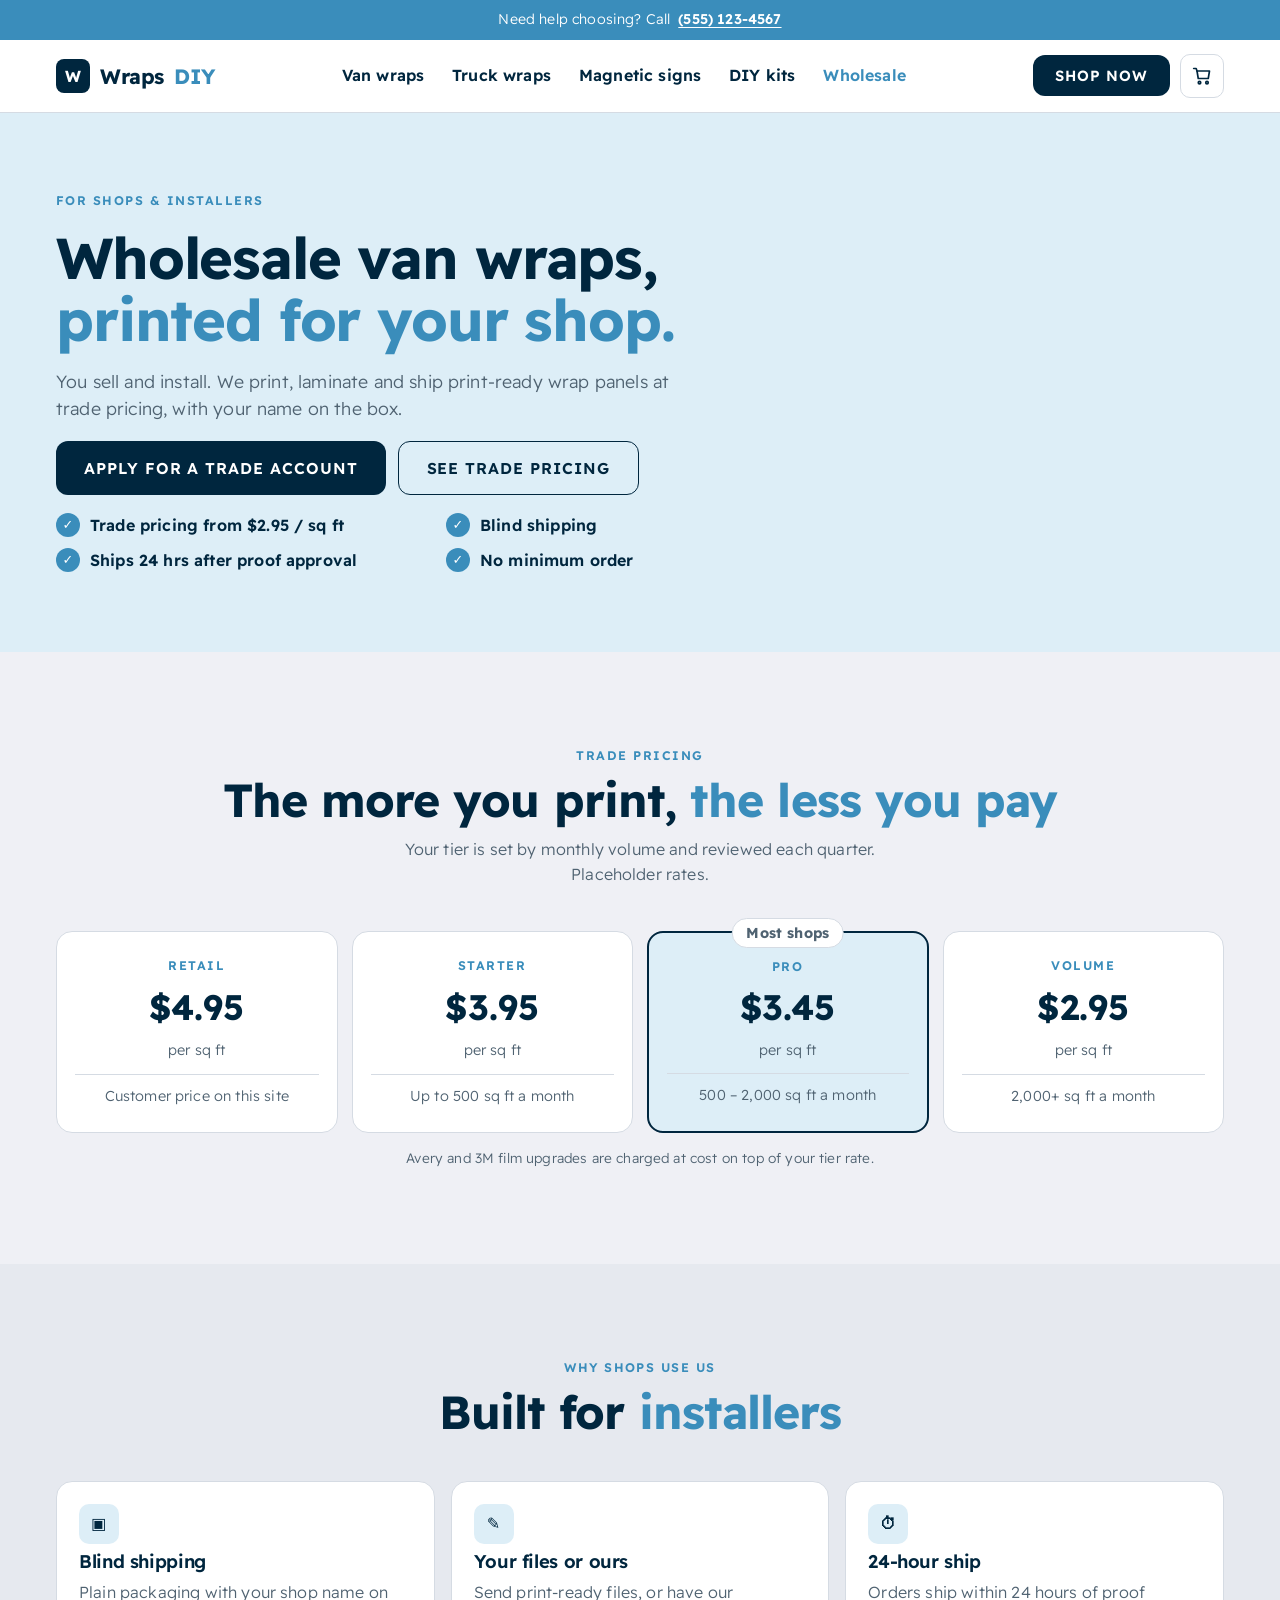
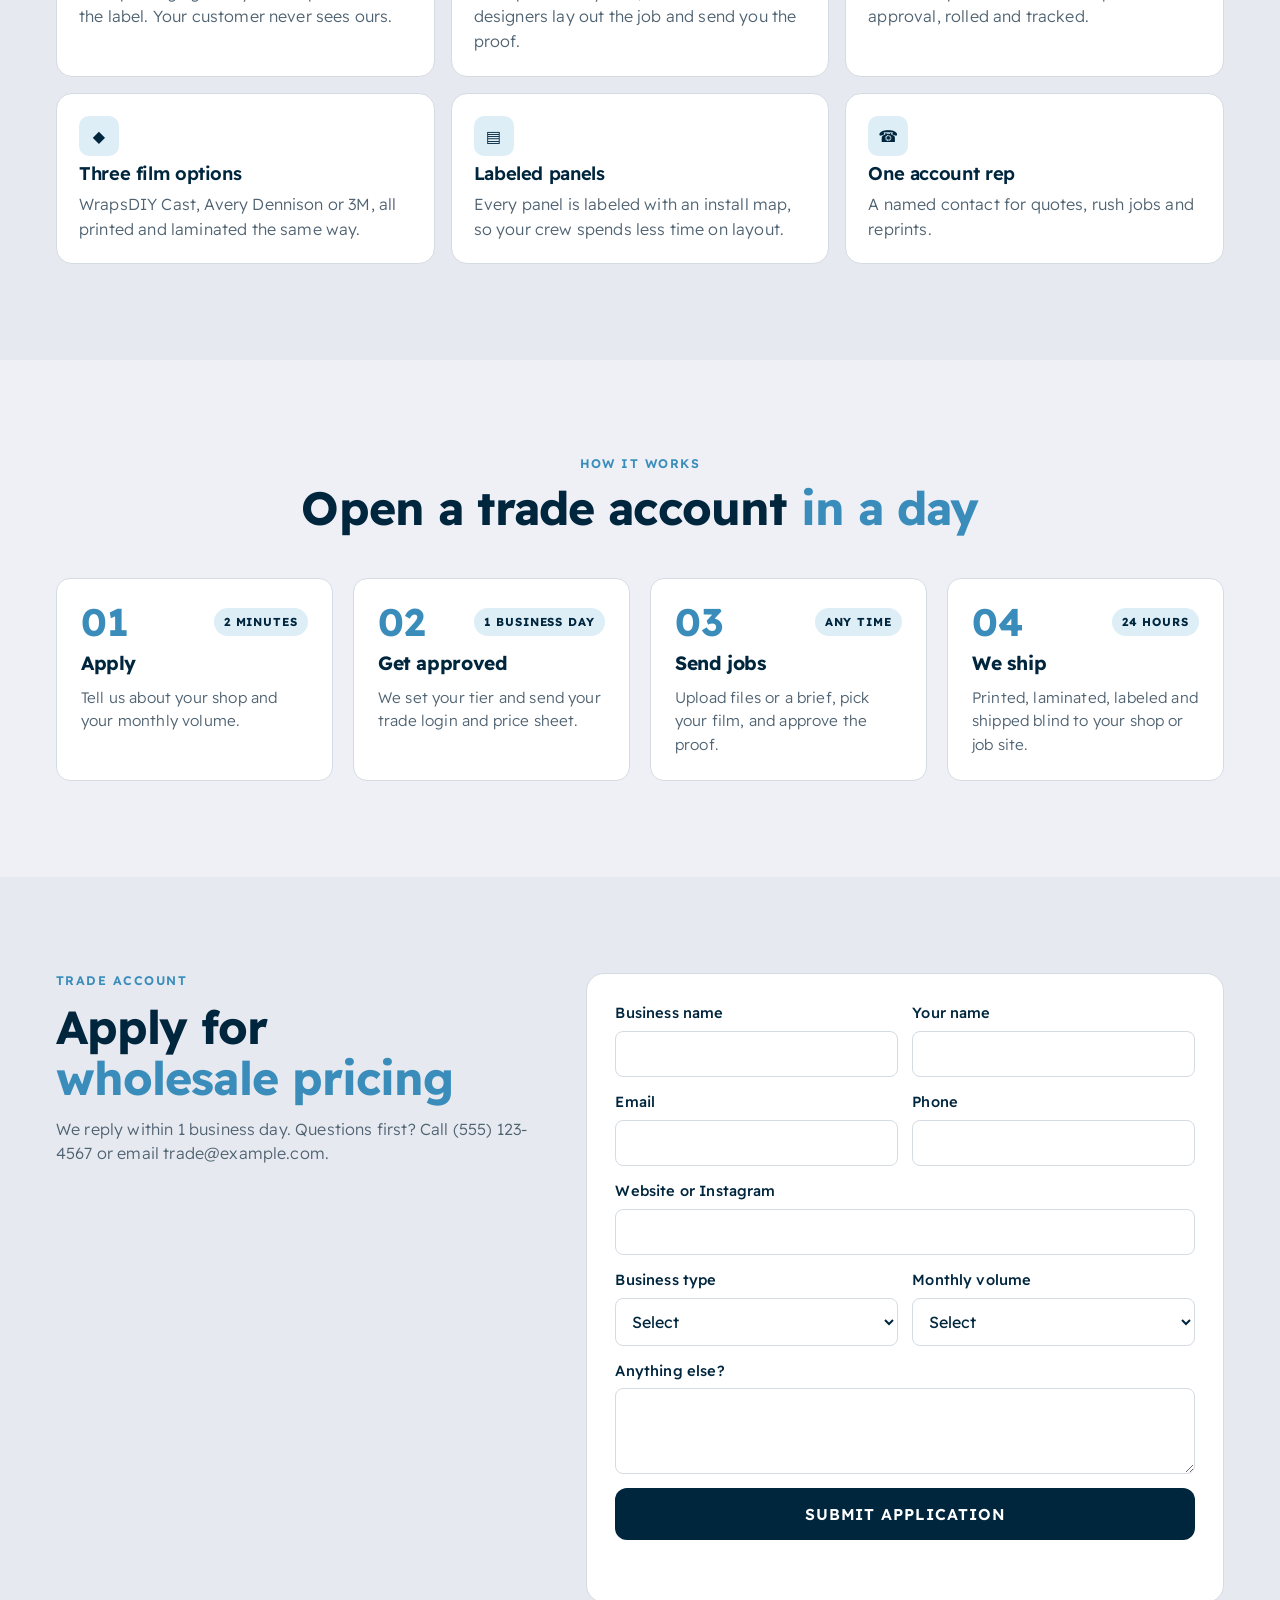
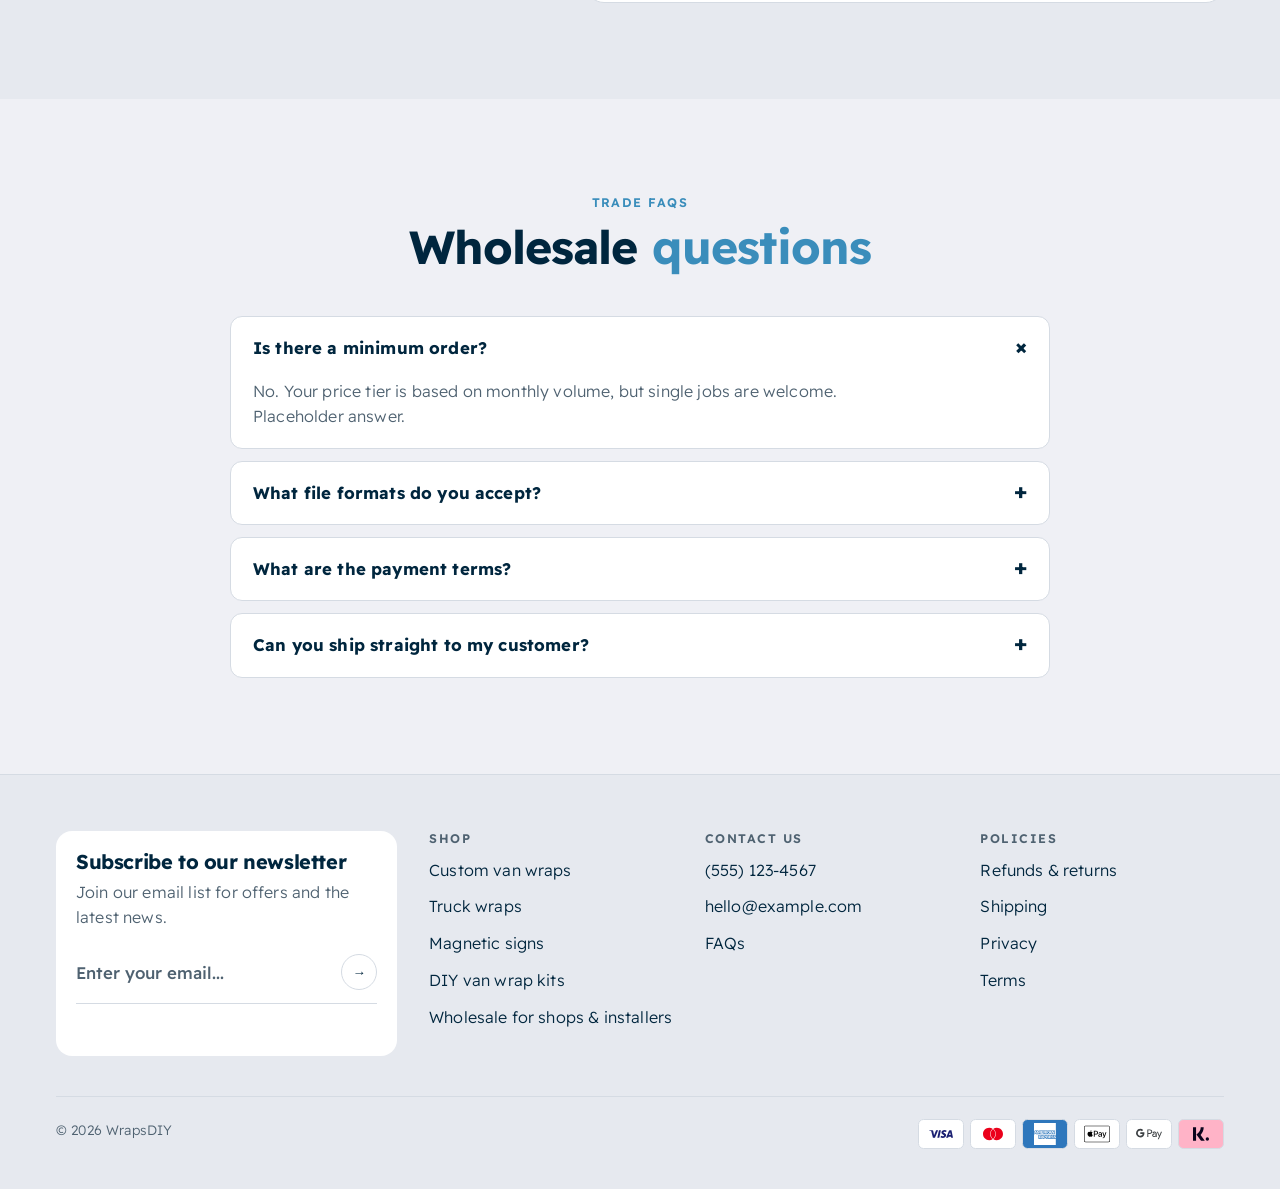
==== commit cbcd6276: "Add truck wraps, magnetic signs and DIY kit pages; site-wide nav; fix canonicals and sitemap to wrap" ====
--- a/pages/wholesale/index.html
+++ b/pages/wholesale/index.html
@@ -4,7 +4,7 @@
 <meta charset="utf-8">
 <meta name="viewport" content="width=device-width, initial-scale=1, viewport-fit=cover">
 <title>Wholesale Van Wrap Printing for Shops | WrapsDIY</title>
-<link rel="canonical" href="https://neon-kangaroo-f2364e.netlify.app/pages/wholesale/">
+<link rel="canonical" href="https://wrapsdiy.com/pages/wholesale/">
 <meta name="description" content="Trade pricing on printed, laminated van wraps for wrap shops, sign shops and installers. Blind shipping, your files or ours, ships 24 hours after approval.">
 <meta property="og:type" content="website">
 <meta property="og:site_name" content="WrapsDIY">
@@ -23,10 +23,10 @@
   <div class="wrap">
     <a class="logo" href="../../"><span class="logo-mark">W</span>Wraps<span class="logo-diy">DIY</span></a>
     <ul>
-      <li><a href="../../products/custom-van-wrap/">Custom van wraps</a></li>
-      <li><a href="../../#how">How it works</a></li>
-      <li><a href="../../#gallery">Gallery</a></li>
-      <li><a href="../../#faq">FAQs</a></li>
+      <li><a href="../../products/custom-van-wrap/">Van wraps</a></li>
+      <li><a href="../../products/truck-wraps/">Truck wraps</a></li>
+      <li><a href="../../products/magnetic-signs/">Magnetic signs</a></li>
+      <li><a href="../../pages/diy-van-wrap-kits/">DIY kits</a></li>
       <li><a href="../../pages/wholesale/" class="nav-ws">Wholesale</a></li>
     </ul>
     <div class="navr">
@@ -43,6 +43,9 @@
   <nav class="mobile-menu" id="mobileMenu" hidden>
     <div class="wrap">
       <a class="item" href="../../products/custom-van-wrap/">Custom van wraps <span>from $237.60</span></a>
+      <a class="item" href="../../products/truck-wraps/">Truck wraps <span>→</span></a>
+      <a class="item" href="../../products/magnetic-signs/">Magnetic signs <span>→</span></a>
+      <a class="item" href="../../pages/diy-van-wrap-kits/">DIY wrap kits <span>→</span></a>
       <a class="item" href="../../#how">How it works <span>→</span></a>
       <a class="item" href="../../#reviews">Reviews <span>→</span></a>
       <a class="item" href="../../#gallery">Gallery <span>→</span></a>
@@ -172,7 +175,7 @@
         <form class="news" id="news"><input id="email" aria-label="Email address" type="email" placeholder="Enter your email..." required><button class="nbtn" type="submit" aria-label="Subscribe">→</button></form>
         <p class="news-msg" id="newsMsg" aria-live="polite"></p>
       </div>
-      <div><h4>Shop</h4><ul><li><a href="../../products/custom-van-wrap/">Custom van wraps</a></li><li><a href="../../pages/wholesale/">Wholesale for shops &amp; installers</a></li></ul></div>
+      <div><h4>Shop</h4><ul><li><a href="../../products/custom-van-wrap/">Custom van wraps</a></li><li><a href="../../products/truck-wraps/">Truck wraps</a></li><li><a href="../../products/magnetic-signs/">Magnetic signs</a></li><li><a href="../../pages/diy-van-wrap-kits/">DIY van wrap kits</a></li><li><a href="../../pages/wholesale/">Wholesale for shops &amp; installers</a></li></ul></div>
       <div><h4>Contact us</h4><ul><li>(555) 123-4567</li><li>hello@example.com</li><li><a href="../../#faq">FAQs</a></li></ul></div>
       <div><h4>Policies</h4><ul><li><a href="#top">Refunds & returns</a></li><li><a href="#top">Shipping</a></li><li><a href="#top">Privacy</a></li><li><a href="#top">Terms</a></li></ul></div>
     </div>
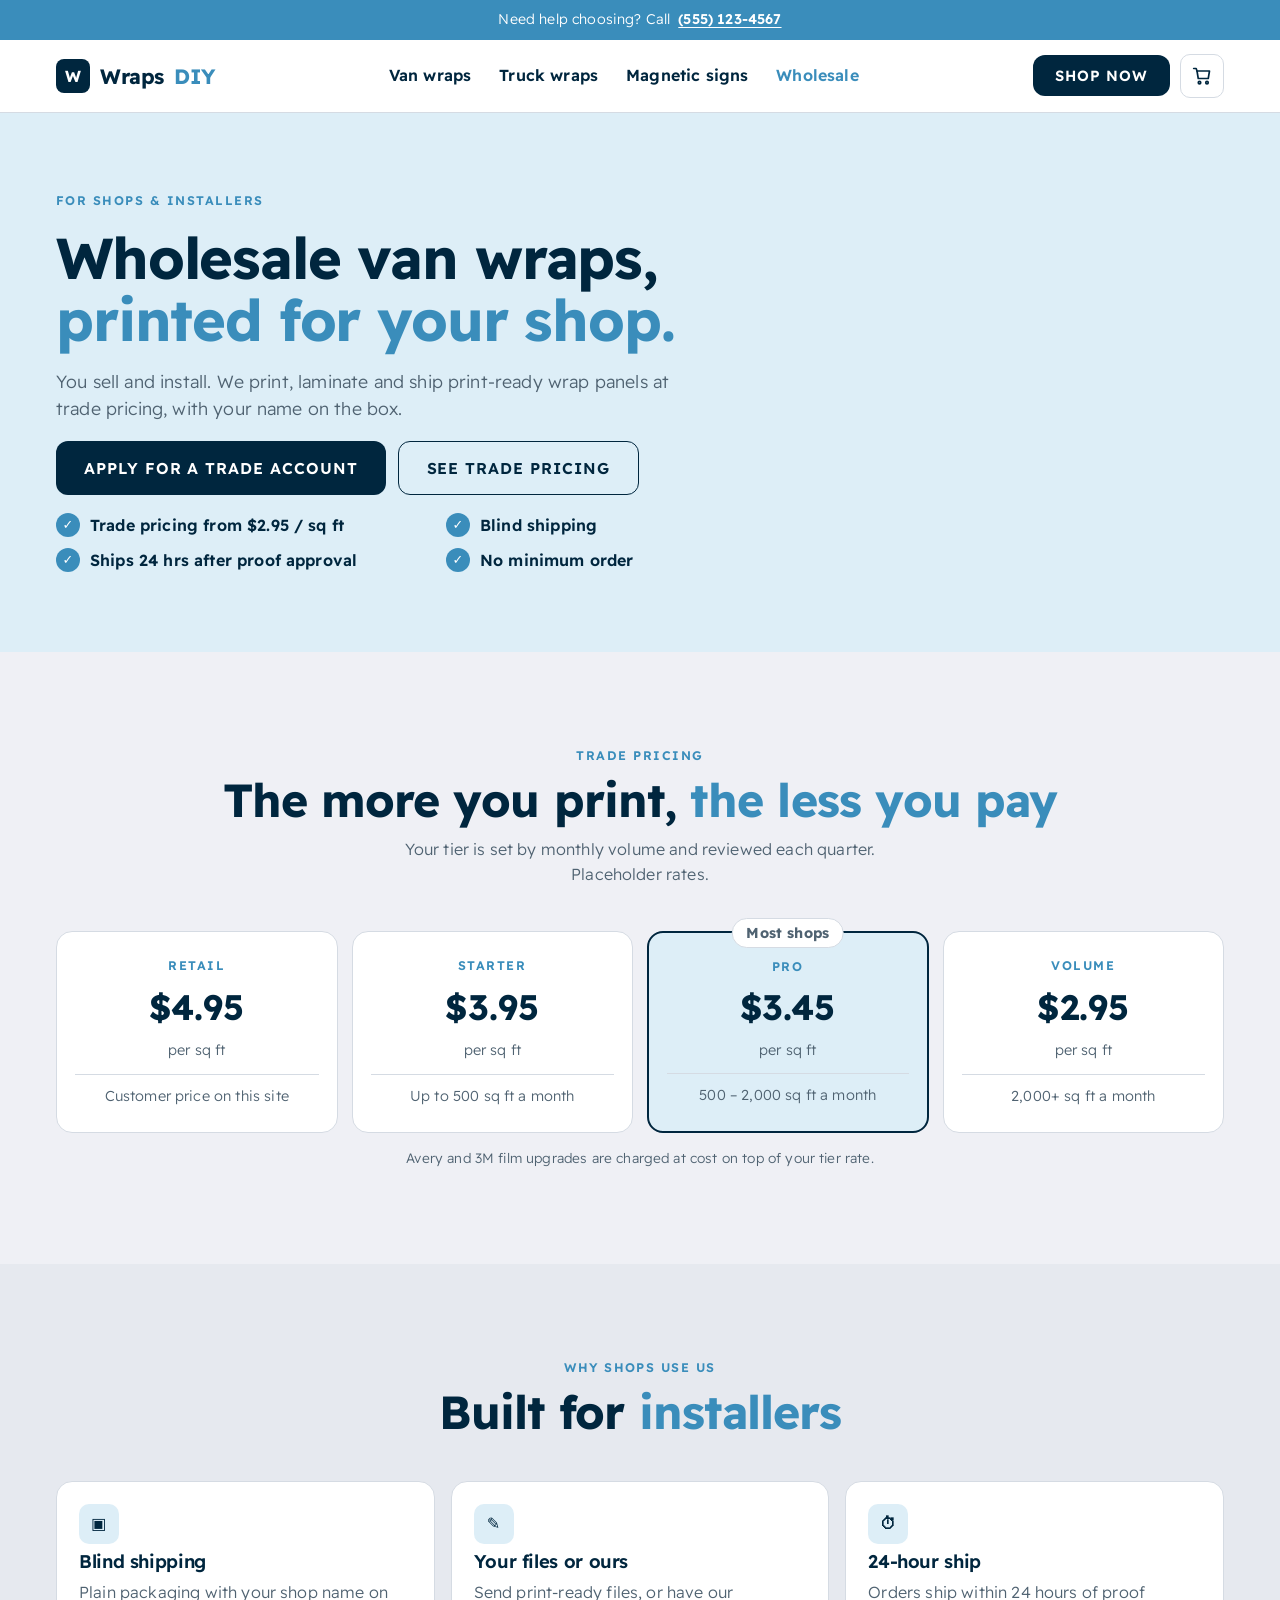
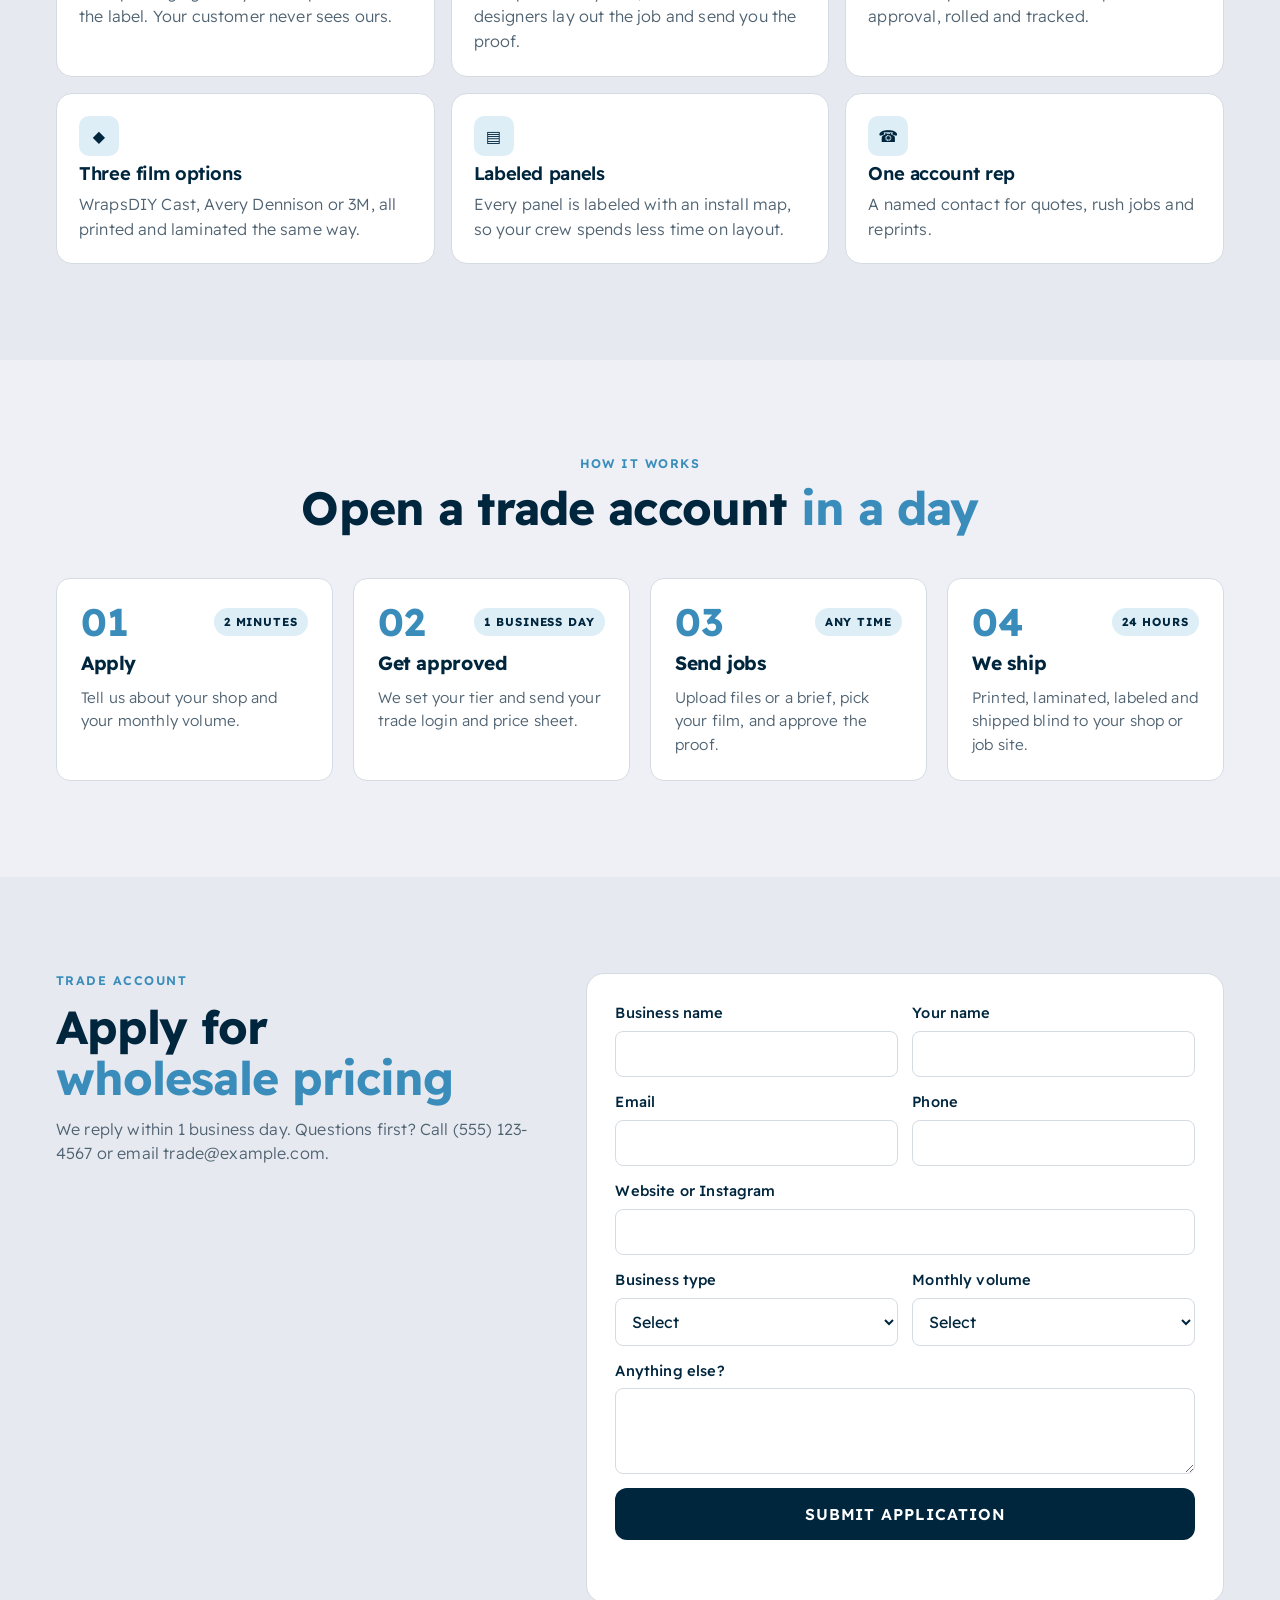
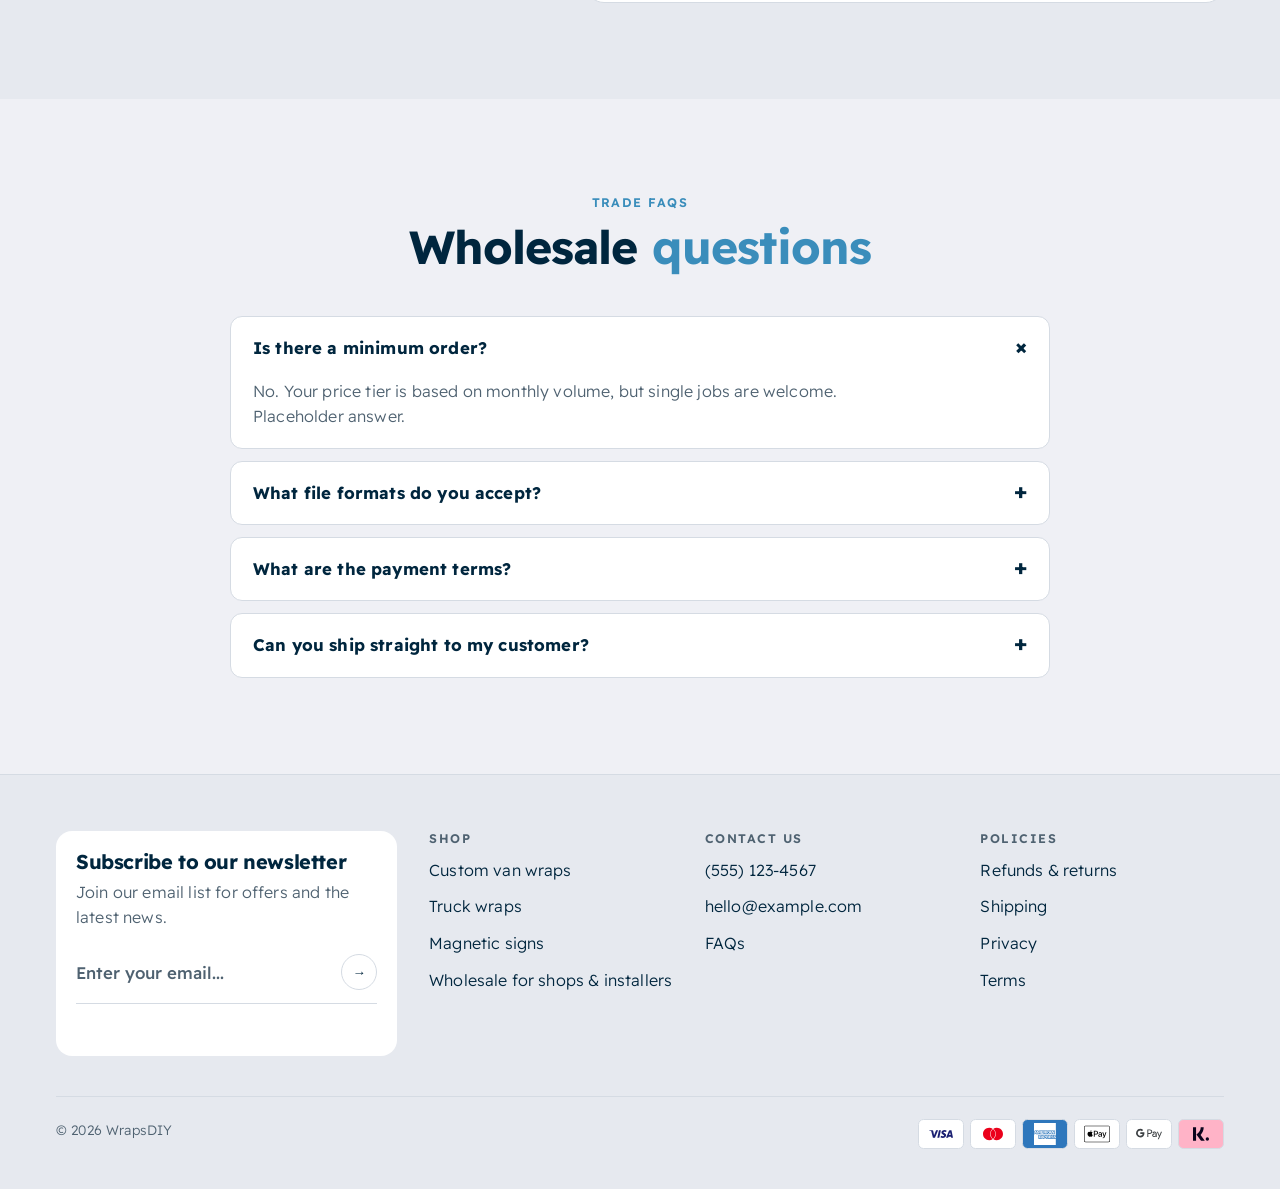
==== commit 917a772e: "Remove DIY van wrap kits page Drop it from nav, mobile menu, footer and sitemap, and 301 the old URL" ====
--- a/pages/wholesale/index.html
+++ b/pages/wholesale/index.html
@@ -26,7 +26,6 @@
       <li><a href="../../products/custom-van-wrap/">Van wraps</a></li>
       <li><a href="../../products/truck-wraps/">Truck wraps</a></li>
       <li><a href="../../products/magnetic-signs/">Magnetic signs</a></li>
-      <li><a href="../../pages/diy-van-wrap-kits/">DIY kits</a></li>
       <li><a href="../../pages/wholesale/" class="nav-ws">Wholesale</a></li>
     </ul>
     <div class="navr">
@@ -45,7 +44,6 @@
       <a class="item" href="../../products/custom-van-wrap/">Custom van wraps <span>from $237.60</span></a>
       <a class="item" href="../../products/truck-wraps/">Truck wraps <span>→</span></a>
       <a class="item" href="../../products/magnetic-signs/">Magnetic signs <span>→</span></a>
-      <a class="item" href="../../pages/diy-van-wrap-kits/">DIY wrap kits <span>→</span></a>
       <a class="item" href="../../#how">How it works <span>→</span></a>
       <a class="item" href="../../#reviews">Reviews <span>→</span></a>
       <a class="item" href="../../#gallery">Gallery <span>→</span></a>
@@ -175,7 +173,7 @@
         <form class="news" id="news"><input id="email" aria-label="Email address" type="email" placeholder="Enter your email..." required><button class="nbtn" type="submit" aria-label="Subscribe">→</button></form>
         <p class="news-msg" id="newsMsg" aria-live="polite"></p>
       </div>
-      <div><h4>Shop</h4><ul><li><a href="../../products/custom-van-wrap/">Custom van wraps</a></li><li><a href="../../products/truck-wraps/">Truck wraps</a></li><li><a href="../../products/magnetic-signs/">Magnetic signs</a></li><li><a href="../../pages/diy-van-wrap-kits/">DIY van wrap kits</a></li><li><a href="../../pages/wholesale/">Wholesale for shops &amp; installers</a></li></ul></div>
+      <div><h4>Shop</h4><ul><li><a href="../../products/custom-van-wrap/">Custom van wraps</a></li><li><a href="../../products/truck-wraps/">Truck wraps</a></li><li><a href="../../products/magnetic-signs/">Magnetic signs</a></li><li><a href="../../pages/wholesale/">Wholesale for shops &amp; installers</a></li></ul></div>
       <div><h4>Contact us</h4><ul><li>(555) 123-4567</li><li>hello@example.com</li><li><a href="../../#faq">FAQs</a></li></ul></div>
       <div><h4>Policies</h4><ul><li><a href="#top">Refunds & returns</a></li><li><a href="#top">Shipping</a></li><li><a href="#top">Privacy</a></li><li><a href="#top">Terms</a></li></ul></div>
     </div>
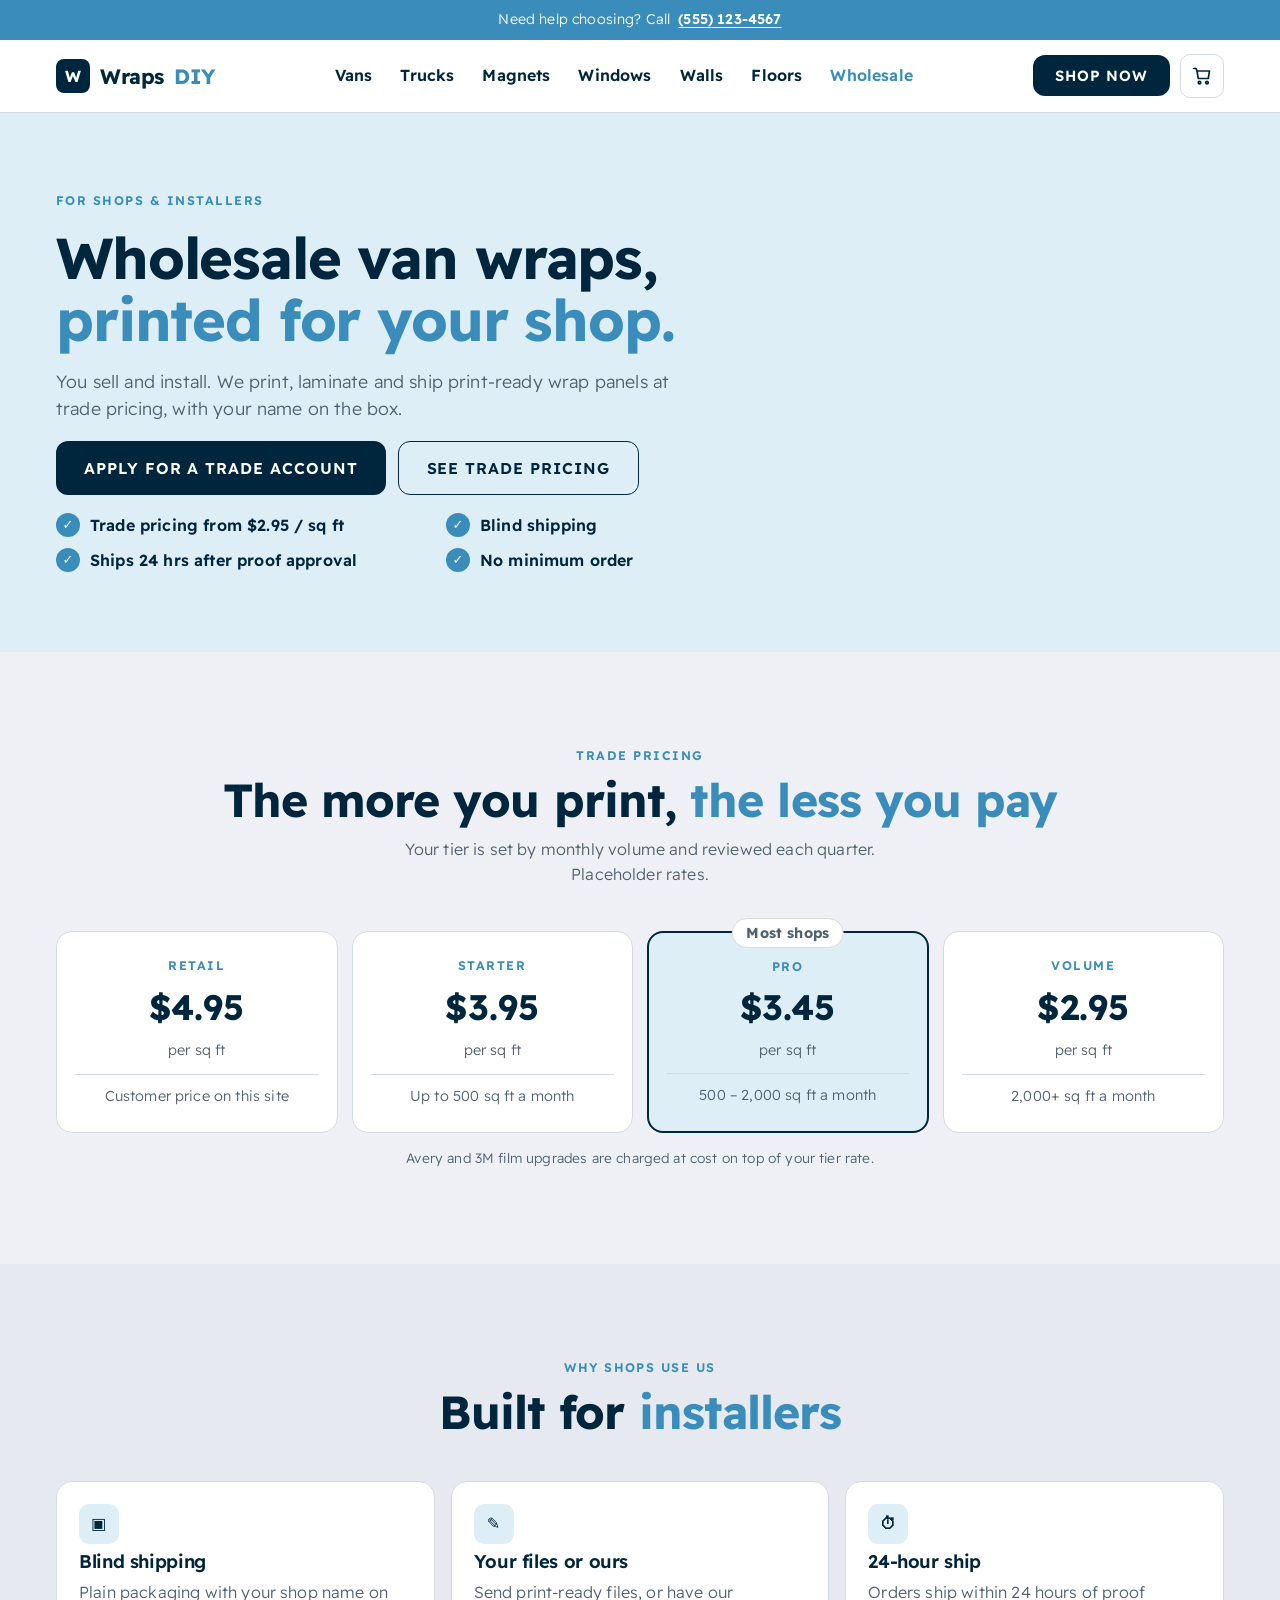
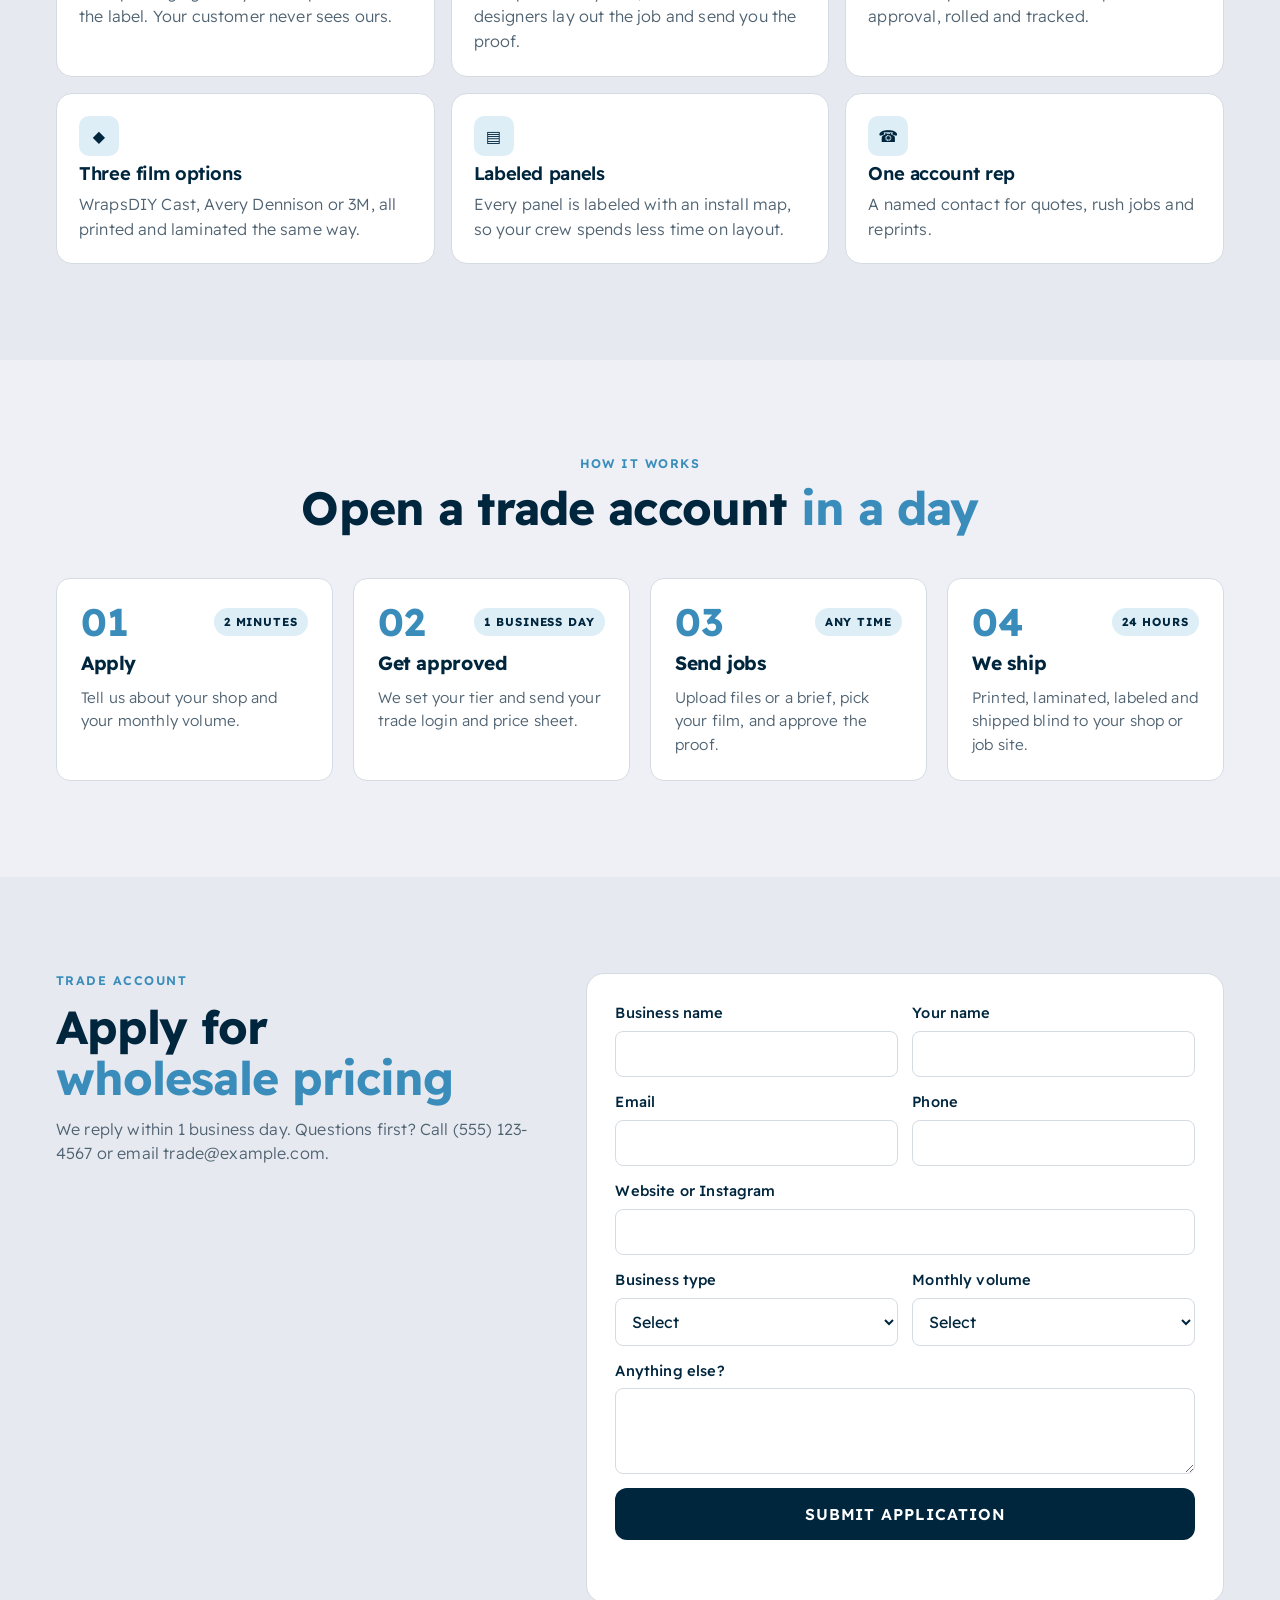
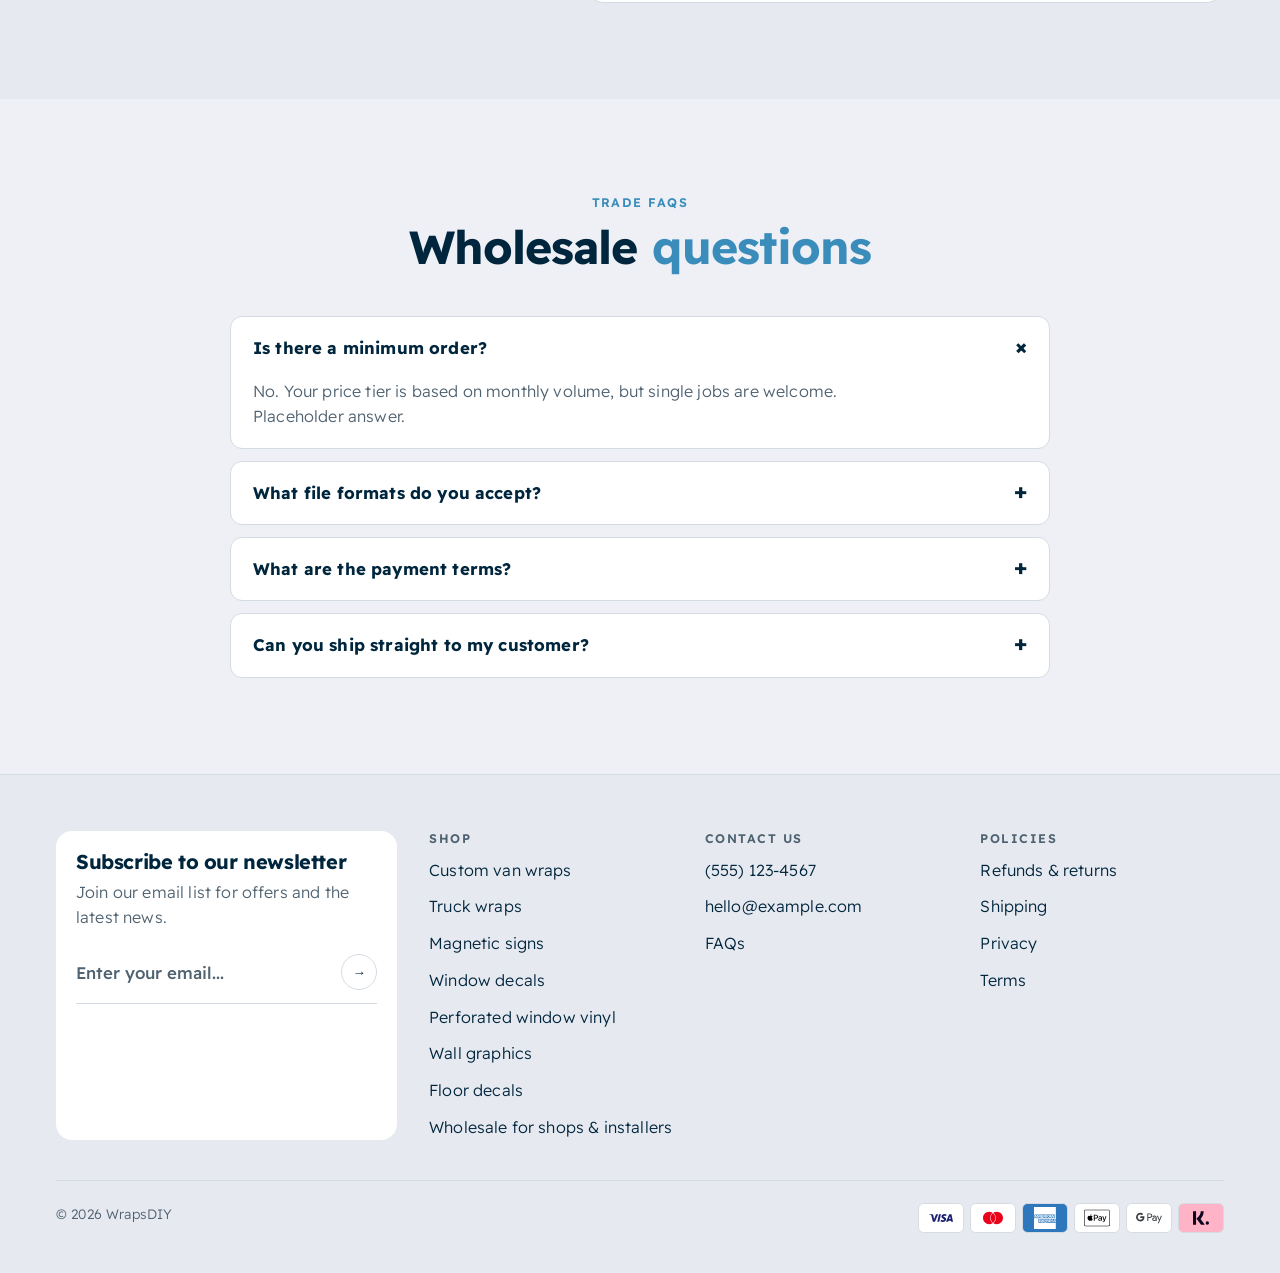
==== commit 0819000e: "Add window, wall and floor graphics product pages Perforated window vinyl, window decals, wall graph" ====
--- a/pages/wholesale/index.html
+++ b/pages/wholesale/index.html
@@ -23,9 +23,12 @@
   <div class="wrap">
     <a class="logo" href="../../"><span class="logo-mark">W</span>Wraps<span class="logo-diy">DIY</span></a>
     <ul>
-      <li><a href="../../products/custom-van-wrap/">Van wraps</a></li>
-      <li><a href="../../products/truck-wraps/">Truck wraps</a></li>
-      <li><a href="../../products/magnetic-signs/">Magnetic signs</a></li>
+      <li><a href="../../products/custom-van-wrap/">Vans</a></li>
+      <li><a href="../../products/truck-wraps/">Trucks</a></li>
+      <li><a href="../../products/magnetic-signs/">Magnets</a></li>
+      <li><a href="../../products/window-decals/">Windows</a></li>
+      <li><a href="../../products/wall-graphics/">Walls</a></li>
+      <li><a href="../../products/floor-decals/">Floors</a></li>
       <li><a href="../../pages/wholesale/" class="nav-ws">Wholesale</a></li>
     </ul>
     <div class="navr">
@@ -44,6 +47,10 @@
       <a class="item" href="../../products/custom-van-wrap/">Custom van wraps <span>from $237.60</span></a>
       <a class="item" href="../../products/truck-wraps/">Truck wraps <span>→</span></a>
       <a class="item" href="../../products/magnetic-signs/">Magnetic signs <span>→</span></a>
+      <a class="item" href="../../products/window-decals/">Window decals <span>→</span></a>
+      <a class="item" href="../../products/perforated-window-vinyl/">Perforated window vinyl <span>→</span></a>
+      <a class="item" href="../../products/wall-graphics/">Wall graphics <span>→</span></a>
+      <a class="item" href="../../products/floor-decals/">Floor decals <span>→</span></a>
       <a class="item" href="../../#how">How it works <span>→</span></a>
       <a class="item" href="../../#reviews">Reviews <span>→</span></a>
       <a class="item" href="../../#gallery">Gallery <span>→</span></a>
@@ -173,7 +180,7 @@
         <form class="news" id="news"><input id="email" aria-label="Email address" type="email" placeholder="Enter your email..." required><button class="nbtn" type="submit" aria-label="Subscribe">→</button></form>
         <p class="news-msg" id="newsMsg" aria-live="polite"></p>
       </div>
-      <div><h4>Shop</h4><ul><li><a href="../../products/custom-van-wrap/">Custom van wraps</a></li><li><a href="../../products/truck-wraps/">Truck wraps</a></li><li><a href="../../products/magnetic-signs/">Magnetic signs</a></li><li><a href="../../pages/wholesale/">Wholesale for shops &amp; installers</a></li></ul></div>
+      <div><h4>Shop</h4><ul><li><a href="../../products/custom-van-wrap/">Custom van wraps</a></li><li><a href="../../products/truck-wraps/">Truck wraps</a></li><li><a href="../../products/magnetic-signs/">Magnetic signs</a></li><li><a href="../../products/window-decals/">Window decals</a></li><li><a href="../../products/perforated-window-vinyl/">Perforated window vinyl</a></li><li><a href="../../products/wall-graphics/">Wall graphics</a></li><li><a href="../../products/floor-decals/">Floor decals</a></li><li><a href="../../pages/wholesale/">Wholesale for shops &amp; installers</a></li></ul></div>
       <div><h4>Contact us</h4><ul><li>(555) 123-4567</li><li>hello@example.com</li><li><a href="../../#faq">FAQs</a></li></ul></div>
       <div><h4>Policies</h4><ul><li><a href="#top">Refunds & returns</a></li><li><a href="#top">Shipping</a></li><li><a href="#top">Privacy</a></li><li><a href="#top">Terms</a></li></ul></div>
     </div>
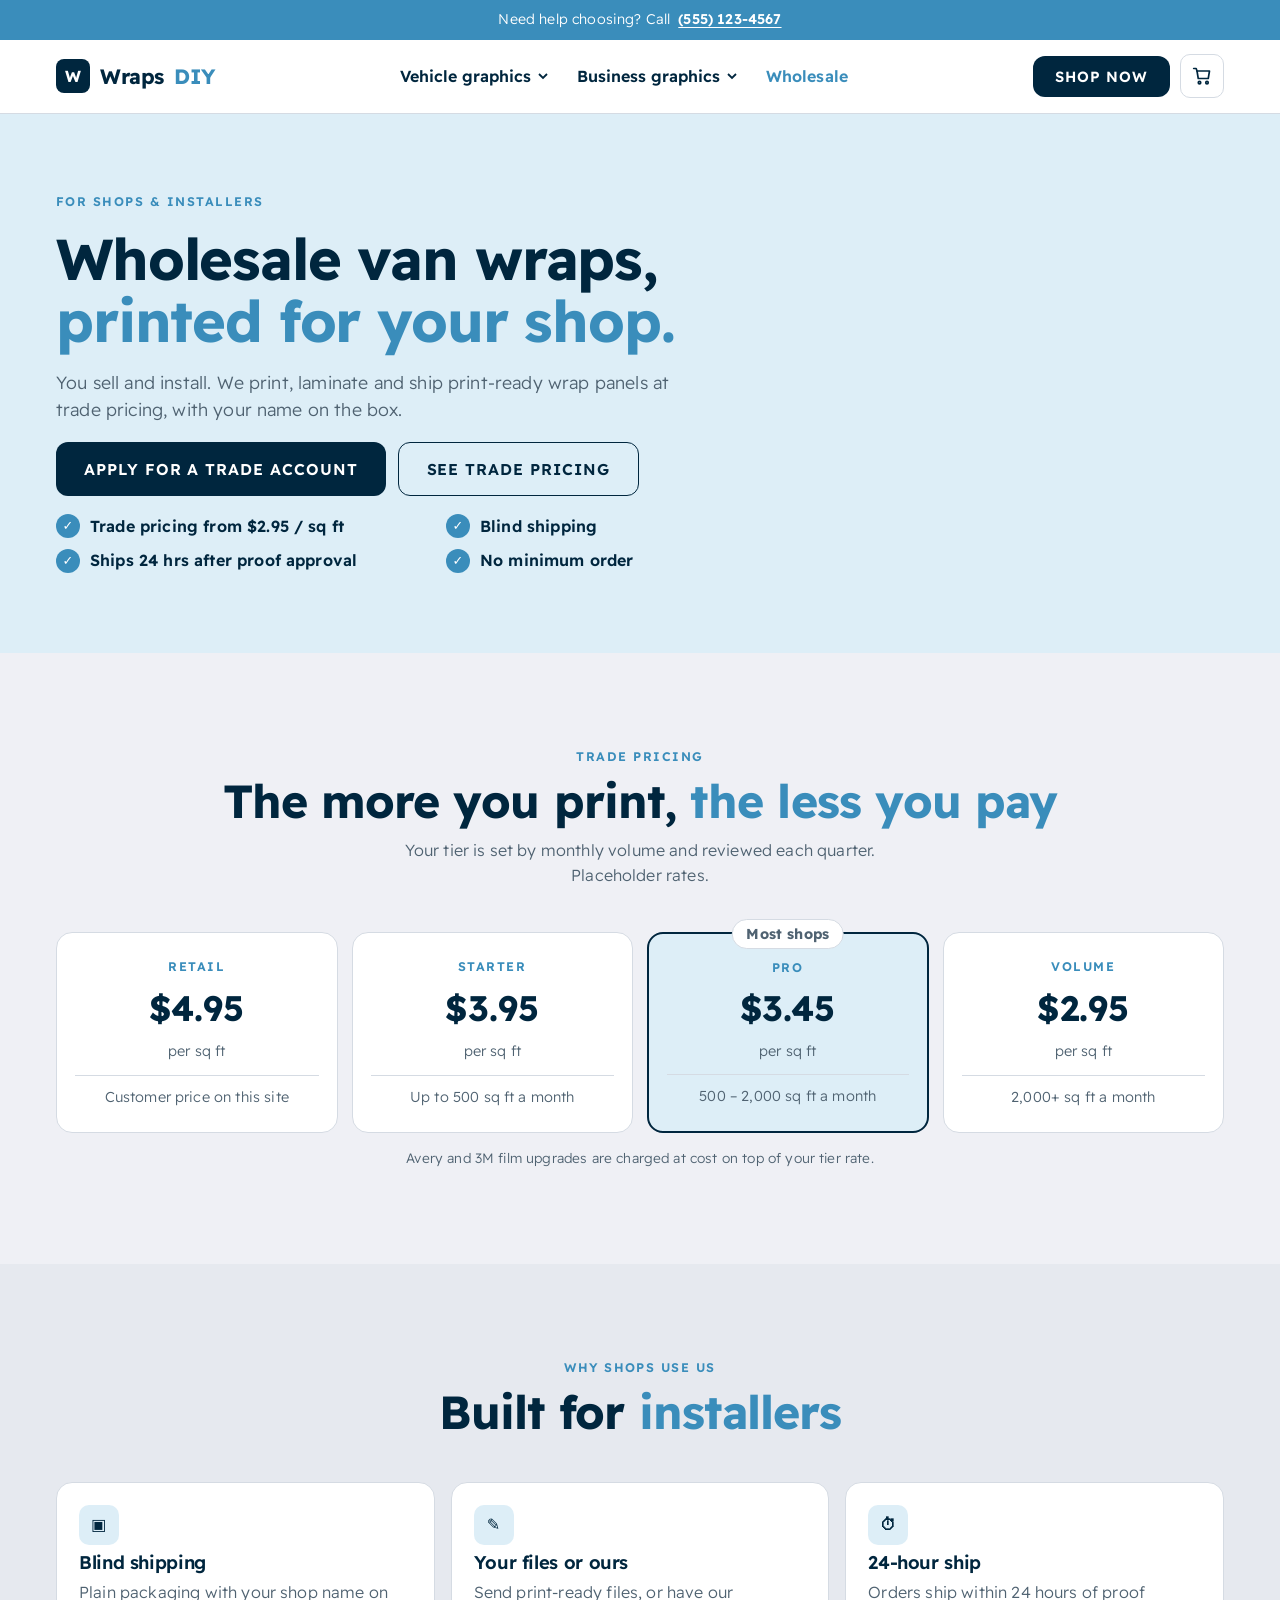
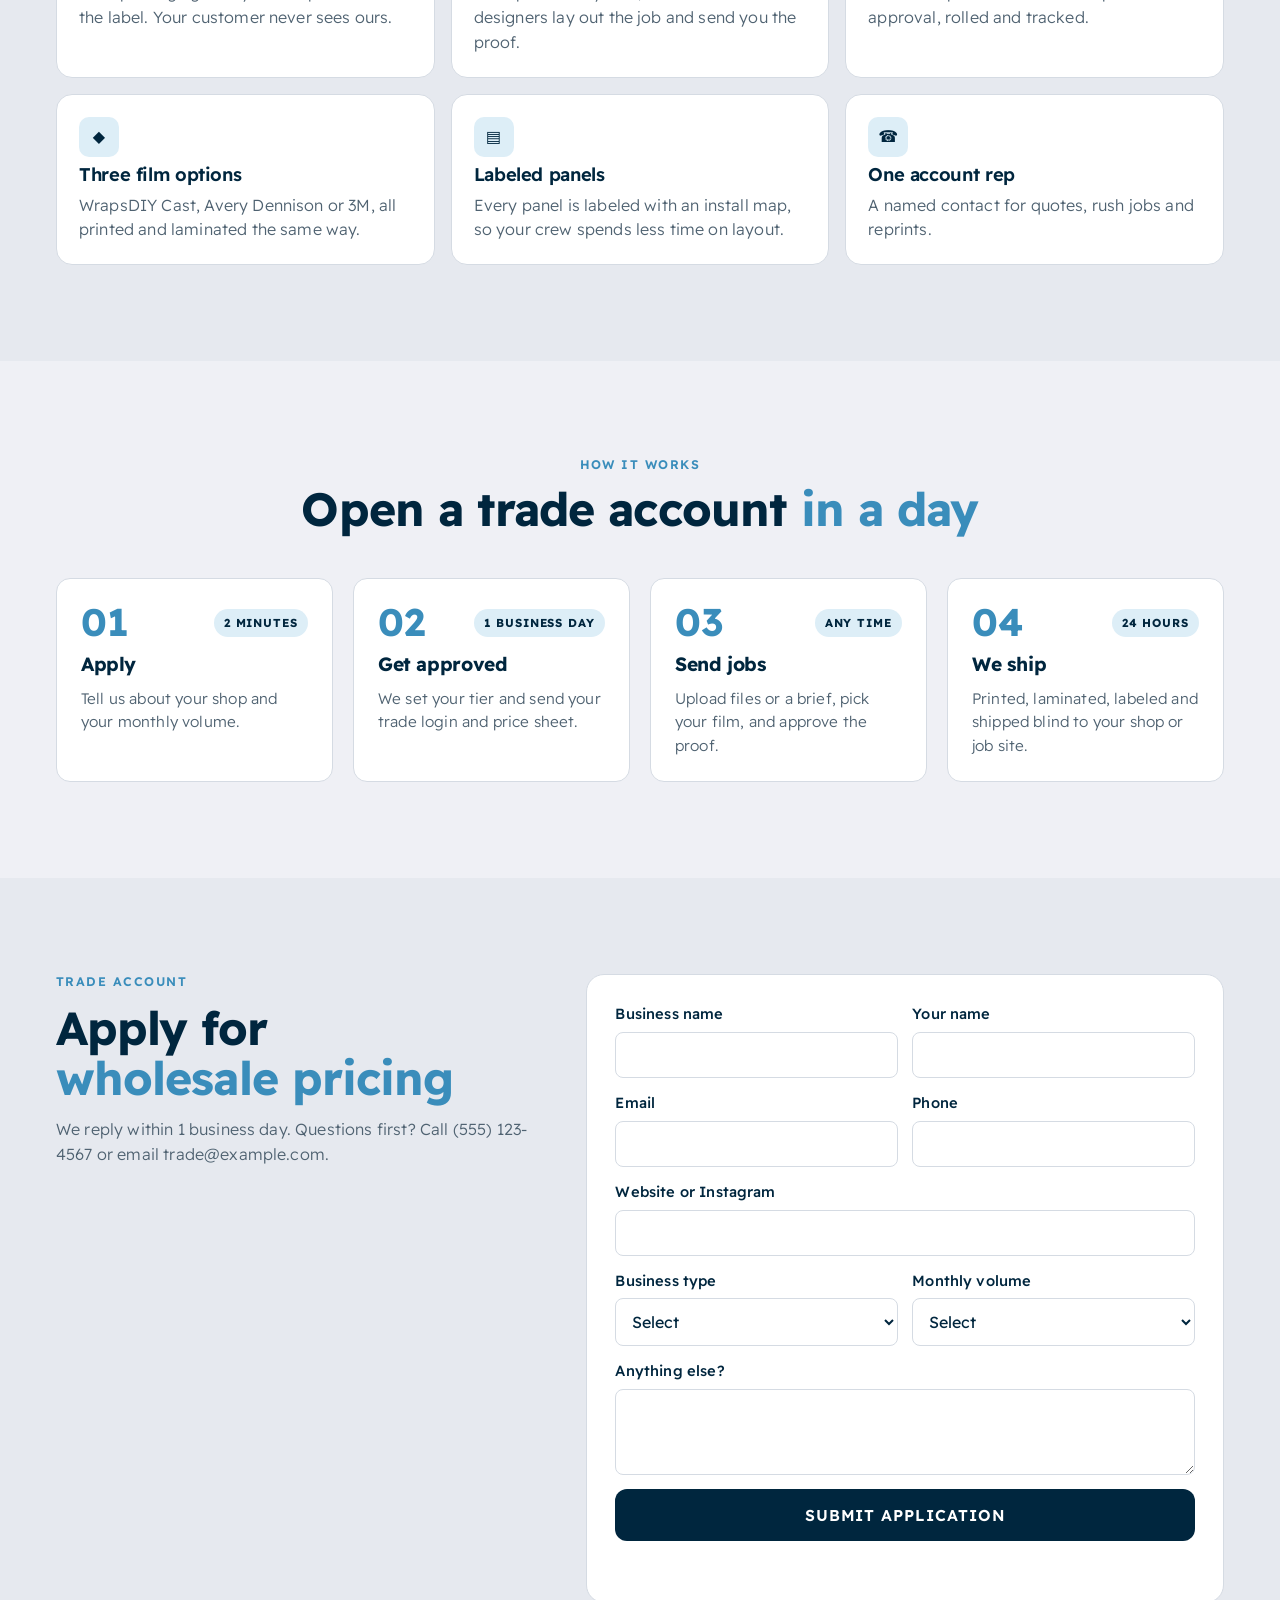
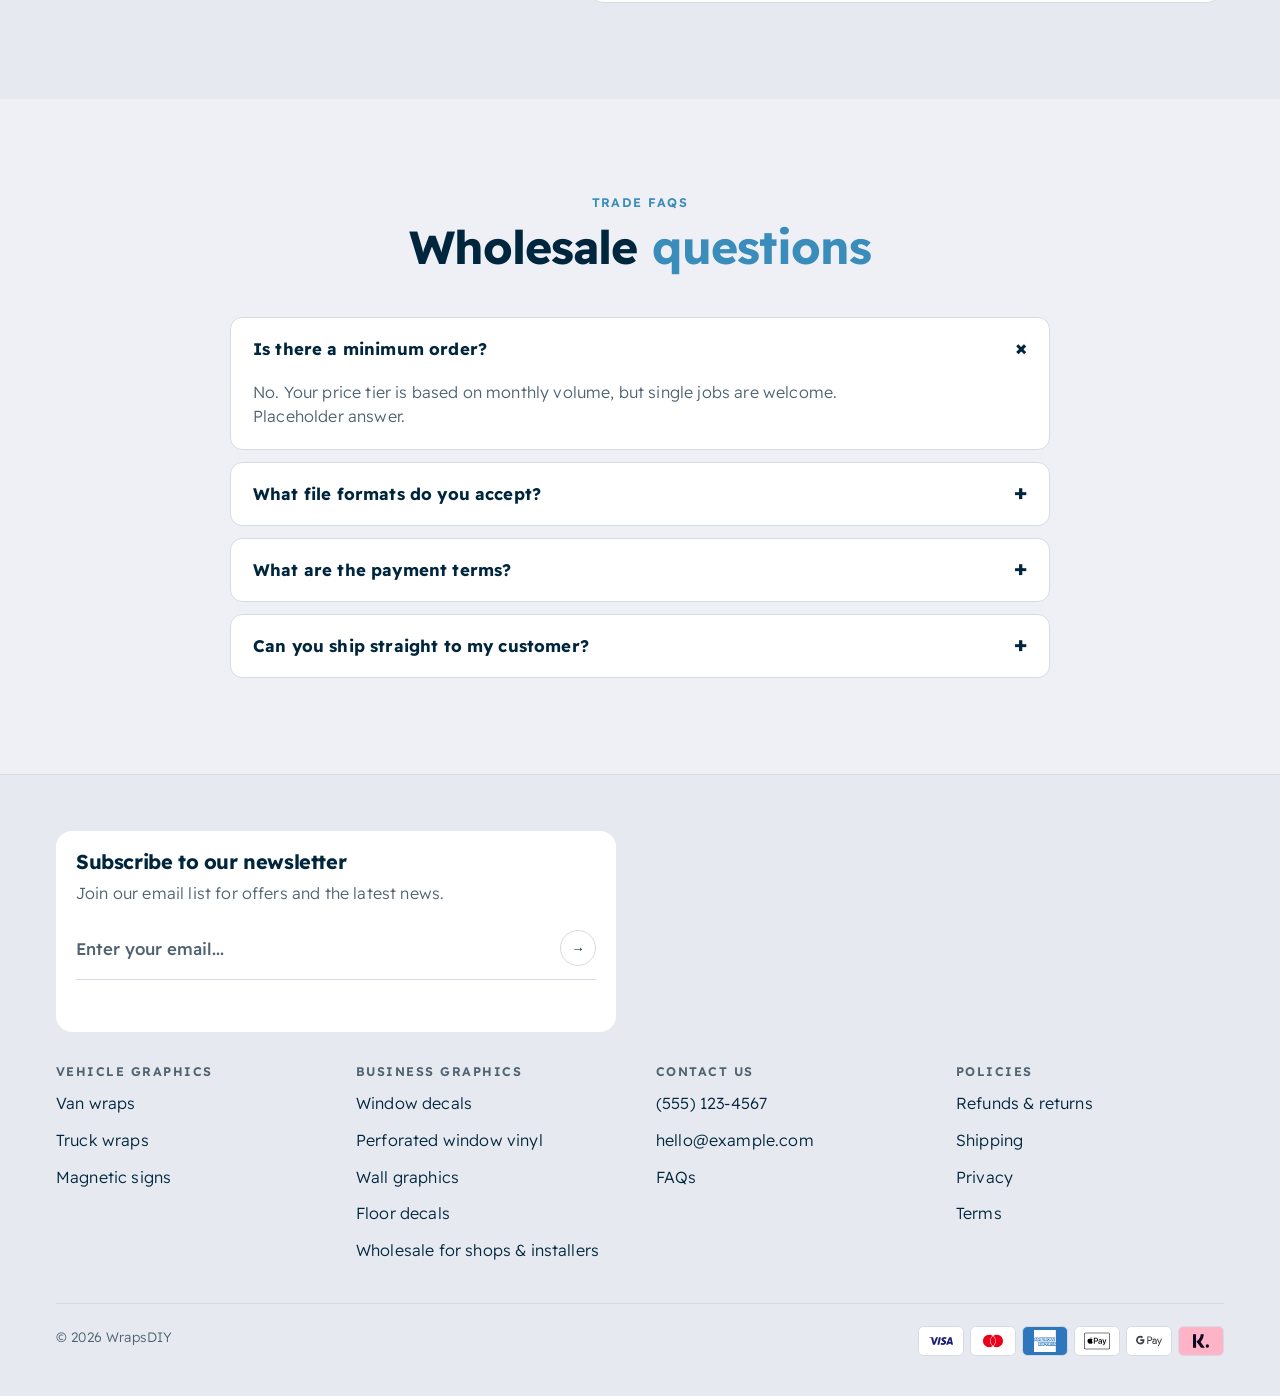
==== commit e476ffe5: "Group navigation into Vehicle graphics and Business graphics Desktop dropdowns with short descriptio" ====
--- a/pages/wholesale/index.html
+++ b/pages/wholesale/index.html
@@ -23,12 +23,10 @@
   <div class="wrap">
     <a class="logo" href="../../"><span class="logo-mark">W</span>Wraps<span class="logo-diy">DIY</span></a>
     <ul>
-      <li><a href="../../products/custom-van-wrap/">Vans</a></li>
-      <li><a href="../../products/truck-wraps/">Trucks</a></li>
-      <li><a href="../../products/magnetic-signs/">Magnets</a></li>
-      <li><a href="../../products/window-decals/">Windows</a></li>
-      <li><a href="../../products/wall-graphics/">Walls</a></li>
-      <li><a href="../../products/floor-decals/">Floors</a></li>
+      <li class="dd"><button class="dd-btn" type="button" aria-expanded="false" aria-haspopup="true" onclick="var l=this.parentNode,o=!l.classList.contains('open');document.querySelectorAll('.nav .dd.open').forEach(function(x){x.classList.remove('open');x.firstElementChild.setAttribute('aria-expanded','false')});l.classList.toggle('open',o);this.setAttribute('aria-expanded',String(o))">Vehicle graphics <svg width="12" height="12" viewBox="0 0 12 12" aria-hidden="true"><path d="M2 4l4 4 4-4" fill="none" stroke="currentColor" stroke-width="1.8"/></svg></button>
+        <div class="dd-menu"><a href="../../products/custom-van-wrap/"><b>Van wraps</b><small>Full wrap, half wrap or decals</small></a><a href="../../products/truck-wraps/"><b>Truck wraps</b><small>Pickups and box trucks</small></a><a href="../../products/magnetic-signs/"><b>Magnetic signs</b><small>Cars, trucks and vans</small></a></div></li>
+      <li class="dd"><button class="dd-btn" type="button" aria-expanded="false" aria-haspopup="true" onclick="var l=this.parentNode,o=!l.classList.contains('open');document.querySelectorAll('.nav .dd.open').forEach(function(x){x.classList.remove('open');x.firstElementChild.setAttribute('aria-expanded','false')});l.classList.toggle('open',o);this.setAttribute('aria-expanded',String(o))">Business graphics <svg width="12" height="12" viewBox="0 0 12 12" aria-hidden="true"><path d="M2 4l4 4 4-4" fill="none" stroke="currentColor" stroke-width="1.8"/></svg></button>
+        <div class="dd-menu"><a href="../../products/window-decals/"><b>Window decals</b><small>Logos, hours and window clings</small></a><a href="../../products/perforated-window-vinyl/"><b>Perforated window vinyl</b><small>See out from inside</small></a><a href="../../products/wall-graphics/"><b>Wall graphics</b><small>Logo walls and murals</small></a><a href="../../products/floor-decals/"><b>Floor decals</b><small>Anti-slip logos and arrows</small></a></div></li>
       <li><a href="../../pages/wholesale/" class="nav-ws">Wholesale</a></li>
     </ul>
     <div class="navr">
@@ -44,18 +42,20 @@
   </div>
   <nav class="mobile-menu" id="mobileMenu" hidden>
     <div class="wrap">
-      <a class="item" href="../../products/custom-van-wrap/">Custom van wraps <span>from $237.60</span></a>
+      <p class="mm-h">Vehicle graphics</p>
+      <a class="item" href="../../products/custom-van-wrap/">Van wraps <span>→</span></a>
       <a class="item" href="../../products/truck-wraps/">Truck wraps <span>→</span></a>
       <a class="item" href="../../products/magnetic-signs/">Magnetic signs <span>→</span></a>
+      <p class="mm-h">Business graphics</p>
       <a class="item" href="../../products/window-decals/">Window decals <span>→</span></a>
       <a class="item" href="../../products/perforated-window-vinyl/">Perforated window vinyl <span>→</span></a>
       <a class="item" href="../../products/wall-graphics/">Wall graphics <span>→</span></a>
       <a class="item" href="../../products/floor-decals/">Floor decals <span>→</span></a>
+      <p class="mm-h">Help</p>
       <a class="item" href="../../#how">How it works <span>→</span></a>
       <a class="item" href="../../#reviews">Reviews <span>→</span></a>
-      <a class="item" href="../../#gallery">Gallery <span>→</span></a>
       <a class="item" href="../../#faq">FAQs <span>→</span></a>
-      <a class="item" href="../../pages/wholesale/">Wholesale <span>Shops &amp; installers</span></a>
+      <a class="item mm-ws" href="../../pages/wholesale/">Wholesale <span>Shops &amp; installers</span></a>
     </div>
   </nav>
 </header>
@@ -180,7 +180,7 @@
         <form class="news" id="news"><input id="email" aria-label="Email address" type="email" placeholder="Enter your email..." required><button class="nbtn" type="submit" aria-label="Subscribe">→</button></form>
         <p class="news-msg" id="newsMsg" aria-live="polite"></p>
       </div>
-      <div><h4>Shop</h4><ul><li><a href="../../products/custom-van-wrap/">Custom van wraps</a></li><li><a href="../../products/truck-wraps/">Truck wraps</a></li><li><a href="../../products/magnetic-signs/">Magnetic signs</a></li><li><a href="../../products/window-decals/">Window decals</a></li><li><a href="../../products/perforated-window-vinyl/">Perforated window vinyl</a></li><li><a href="../../products/wall-graphics/">Wall graphics</a></li><li><a href="../../products/floor-decals/">Floor decals</a></li><li><a href="../../pages/wholesale/">Wholesale for shops &amp; installers</a></li></ul></div>
+      <!--shop--><div><h4>Vehicle graphics</h4><ul><li><a href="../../products/custom-van-wrap/">Van wraps</a></li><li><a href="../../products/truck-wraps/">Truck wraps</a></li><li><a href="../../products/magnetic-signs/">Magnetic signs</a></li></ul></div><div><h4>Business graphics</h4><ul><li><a href="../../products/window-decals/">Window decals</a></li><li><a href="../../products/perforated-window-vinyl/">Perforated window vinyl</a></li><li><a href="../../products/wall-graphics/">Wall graphics</a></li><li><a href="../../products/floor-decals/">Floor decals</a></li><li><a href="../../pages/wholesale/">Wholesale for shops &amp; installers</a></li></ul></div><!--/shop-->
       <div><h4>Contact us</h4><ul><li>(555) 123-4567</li><li>hello@example.com</li><li><a href="../../#faq">FAQs</a></li></ul></div>
       <div><h4>Policies</h4><ul><li><a href="#top">Refunds & returns</a></li><li><a href="#top">Shipping</a></li><li><a href="#top">Privacy</a></li><li><a href="#top">Terms</a></li></ul></div>
     </div>
--- a/assets/styles.css
+++ b/assets/styles.css
@@ -755,3 +755,24 @@
 html,body{margin:0}
 img,svg{max-width:100%}
 [hidden]{display:none!important}
+
+/* NAV GROUPS: dropdown menus, grouped mobile menu, grouped footer */
+.nav ul > li{position:relative}
+.dd-btn{display:inline-flex;align-items:center;gap:6px;background:none;border:0;padding:10px 0;font:inherit;color:inherit;cursor:pointer}
+.dd-btn svg{transition:transform .15s}
+.dd:hover .dd-btn svg,.dd.open .dd-btn svg{transform:rotate(180deg)}
+.dd-btn:hover{color:var(--navy-2)}
+.dd-menu{display:none;position:absolute;top:100%;left:-14px;z-index:60;min-width:290px;padding:8px;background:var(--card);border:1px solid var(--line);border-radius:14px;box-shadow:0 14px 36px rgba(0,38,62,.14)}
+.dd:hover .dd-menu,.dd:focus-within .dd-menu,.dd.open .dd-menu{display:grid;gap:2px}
+.nav .dd-menu a{display:grid;gap:2px;padding:10px 12px;border-radius:10px;text-decoration:none}
+.nav .dd-menu a:hover{background:var(--panel);text-decoration:none;color:inherit}
+.dd-menu b{font-weight:700}
+.dd-menu small{color:var(--muted);font-weight:500;font-size:.82rem}
+.mobile-menu .mm-h{margin:14px 4px 0;font:600 .74rem var(--body);letter-spacing:.12em;text-transform:uppercase;color:var(--muted)}
+.mobile-menu .mm-h:first-child{margin-top:4px}
+.mobile-menu a.mm-ws{margin-top:10px;border-top:1px solid var(--line)}
+.nav ul{align-items:center}
+.fgrid{grid-template-columns:repeat(4,1fr)}
+.fgrid .fnews{grid-column:1/-1;max-width:560px}
+@media (max-width:860px){.fgrid{grid-template-columns:1fr 1fr}}
+@media (max-width:480px){.fgrid{grid-template-columns:1fr}}
